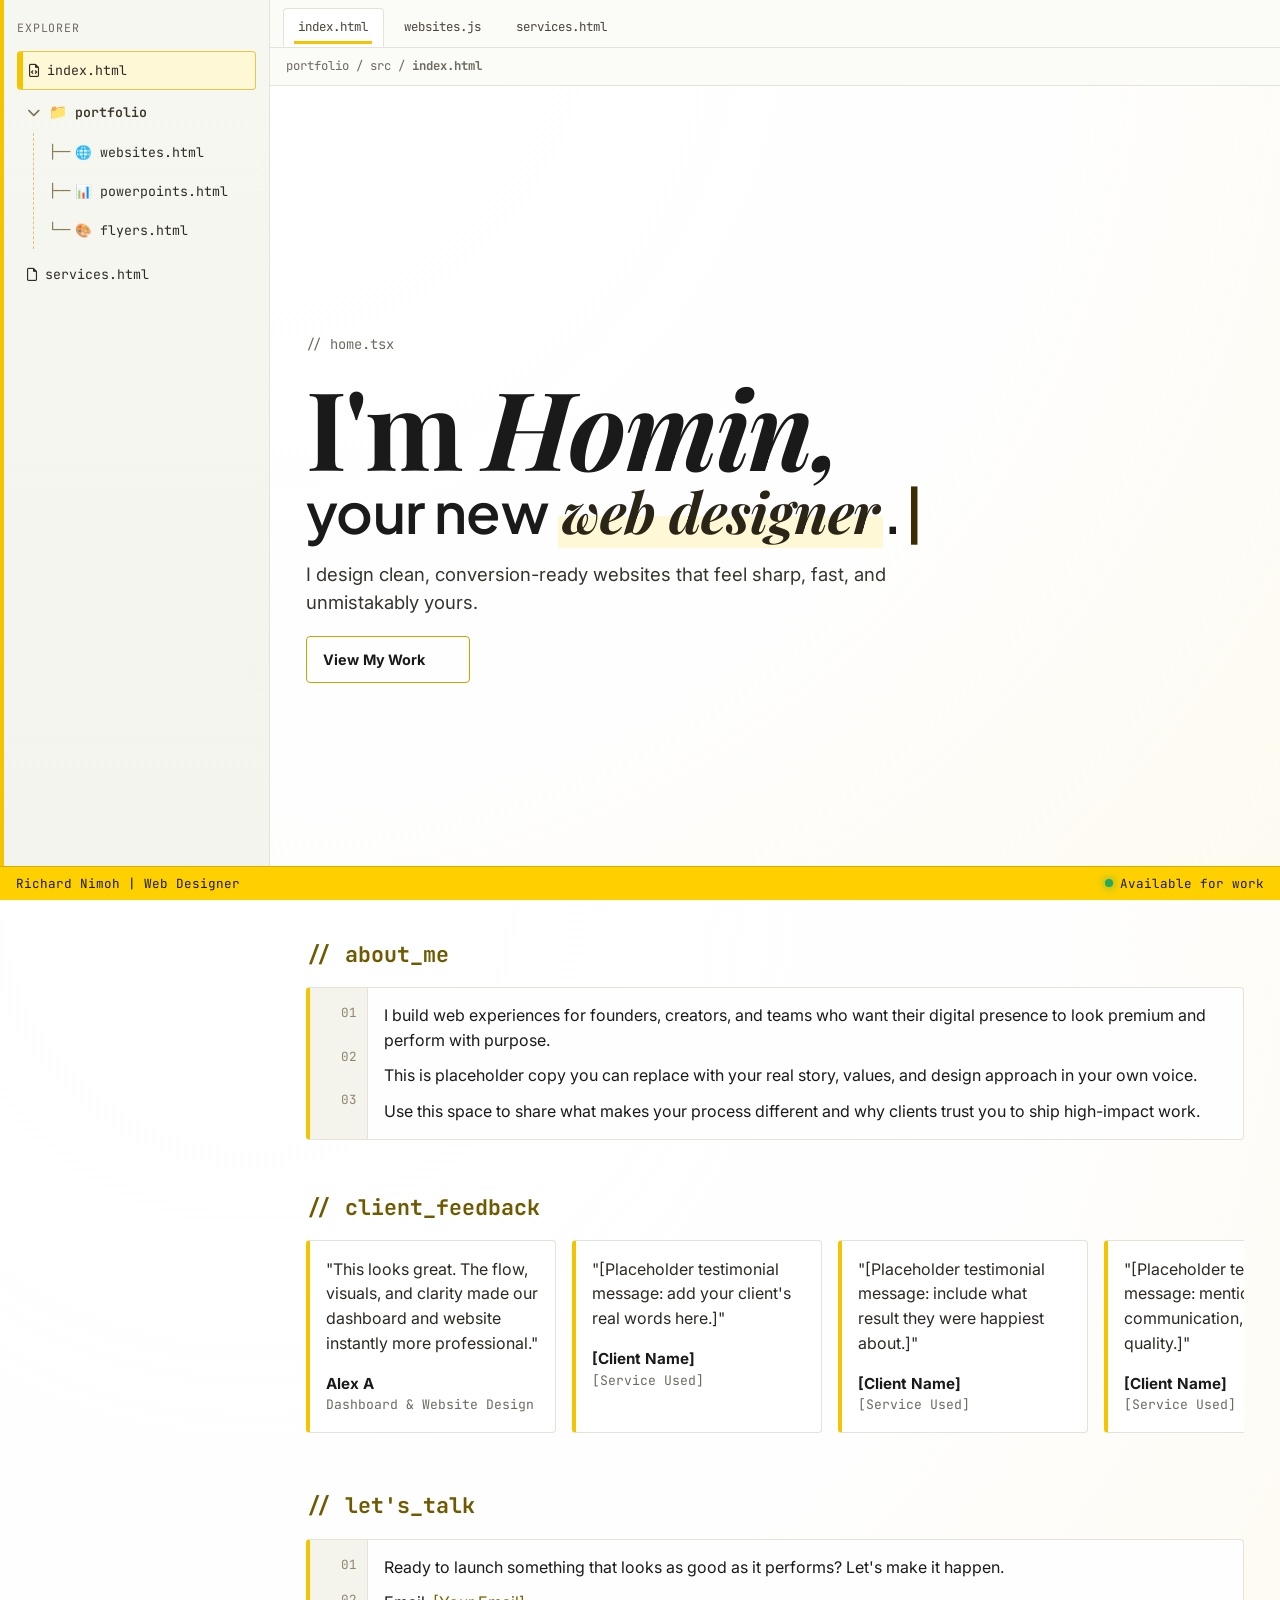
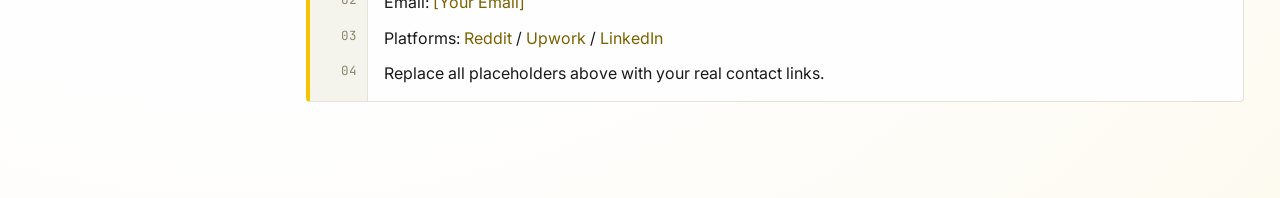
==== index.html @ 57350592 "Add files via upload" ====
<!DOCTYPE html>
<html lang="en">
<head>
  <meta charset="UTF-8" />
  <meta name="viewport" content="width=device-width, initial-scale=1.0" />
  <title>Homin | Home</title>
  <link rel="preconnect" href="https://fonts.googleapis.com" />
  <link rel="preconnect" href="https://fonts.gstatic.com" crossorigin />
  <link href="https://fonts.googleapis.com/css2?family=Inter:wght@400;500;600;700;800&family=JetBrains+Mono:wght@400;500;700&family=Playfair+Display:ital,wght@0,600;0,700;0,800;1,700&family=Plus+Jakarta+Sans:wght@500;600;700;800&display=swap" rel="stylesheet" />
  <link rel="stylesheet" href="https://cdnjs.cloudflare.com/ajax/libs/font-awesome/6.5.2/css/all.min.css" />
  <link rel="stylesheet" href="style.css" />
</head>
<body>
  <div class="page-loader" id="pageLoader" aria-hidden="true">
    <div class="loader-inner">
      <p class="loader-type" id="loaderType" data-text="homin.dev"></p>
      <div class="loader-progress-track"><span class="loader-progress-bar" id="loaderProgress"></span></div>
    </div>
  </div>
  <div class="top-progress" id="pageProgress" aria-hidden="true"></div>
  <div class="cursor-follower" id="cursorFollower" aria-hidden="true"></div>

  <div class="app-shell page-transition">
    <button class="mobile-menu-btn" id="menuToggle" aria-label="Toggle navigation">
      <i class="fa-solid fa-bars"></i>
    </button>

    <aside class="sidebar" id="sidebar">
      <div class="sidebar-head">EXPLORER</div>
      <nav class="file-tree" aria-label="File navigation">
        <a class="file-item active" href="index.html"><i class="fa-regular fa-file-code"></i> index.html</a>

        <button class="folder-toggle is-open" type="button" data-folder-toggle aria-expanded="true" aria-controls="portfolioFolder">
          <span class="folder-chevron" aria-hidden="true"><i class="fa-solid fa-chevron-right"></i></span>
          <span class="folder-icon" aria-hidden="true">📁</span>
          <span class="folder-label">portfolio</span>
        </button>

        <div class="folder-children is-open" id="portfolioFolder" data-folder-panel>
          <a class="file-item child-file" href="websites.html"><span class="tree-prefix">├──</span>🌐 websites.html</a>
          <a class="file-item child-file" href="powerpoints.html"><span class="tree-prefix">├──</span>📊 powerpoints.html</a>
          <a class="file-item child-file" href="flyers.html"><span class="tree-prefix">└──</span>🎨 flyers.html</a>
        </div>

        <a class="file-item" href="services.html"><i class="fa-regular fa-file"></i> services.html</a>
      </nav>
    </aside>

    <div class="sidebar-backdrop" id="sidebarBackdrop"></div>

    <div class="main-column">
      <header class="editor-chrome">
        <div class="page-tabs" aria-label="Open tabs">
          <a class="tab-item active" href="index.html">
            index.html
            <span class="tab-dot" aria-hidden="true"></span>
          </a>
          <a class="tab-item" href="websites.html">websites.js</a>
          <a class="tab-item" href="services.html">services.html</a>
        </div>
        <div class="breadcrumb"><span>portfolio</span> / <span>src</span> / <strong>index.html</strong></div>
      </header>

      <main class="content home-content">
        <section class="hero" id="top">
          <p class="section-label">// home.tsx</p>
          <h1 class="hero-headline">
            <span class="hero-name"><span class="hero-word word-one">I'm</span> <span class="hero-word word-two">Homin,</span></span>
            <span class="hero-role-line">your new <span class="hero-role">web designer</span>.<span class="cursor" aria-hidden="true">|</span></span>
          </h1>
          <p class="hero-subtext">I design clean, conversion-ready websites that feel sharp, fast, and unmistakably yours.</p>
          <a class="primary-btn" href="websites.html">View My Work</a>
        </section>

        <section class="code-block-section">
          <h2 class="section-comment">// about_me</h2>
          <div class="code-block">
            <div class="line-numbers" aria-hidden="true">
              <span>01</span>
              <span>02</span>
              <span>03</span>
            </div>
            <div class="line-content">
              <p>I build web experiences for founders, creators, and teams who want their digital presence to look premium and perform with purpose.</p>
              <p>This is placeholder copy you can replace with your real story, values, and design approach in your own voice.</p>
              <p>Use this space to share what makes your process different and why clients trust you to ship high-impact work.</p>
            </div>
          </div>
        </section>

        <section class="testimonials-section">
          <h2 class="section-comment">// client_feedback</h2>
          <div class="testimonials-row">
            <article class="testimonial-card">
              <p class="quote">"This looks great. The flow, visuals, and clarity made our dashboard and website instantly more professional."</p>
              <p class="client-name">Alex A</p>
              <p class="service-used">Dashboard &amp; Website Design</p>
            </article>
            <article class="testimonial-card">
              <p class="quote">"[Placeholder testimonial message: add your client's real words here.]"</p>
              <p class="client-name">[Client Name]</p>
              <p class="service-used">[Service Used]</p>
            </article>
            <article class="testimonial-card">
              <p class="quote">"[Placeholder testimonial message: include what result they were happiest about.]"</p>
              <p class="client-name">[Client Name]</p>
              <p class="service-used">[Service Used]</p>
            </article>
            <article class="testimonial-card">
              <p class="quote">"[Placeholder testimonial message: mention timeline, communication, or design quality.]"</p>
              <p class="client-name">[Client Name]</p>
              <p class="service-used">[Service Used]</p>
            </article>
          </div>
        </section>

        <section class="contact-section" id="contact">
          <h2 class="section-comment">// let's_talk</h2>
          <div class="code-block">
            <div class="line-numbers" aria-hidden="true">
              <span>01</span>
              <span>02</span>
              <span>03</span>
              <span>04</span>
            </div>
            <div class="line-content">
              <p>Ready to launch something that looks as good as it performs? Let's make it happen.</p>
              <p>Email: <a href="mailto:[Your Email]">[Your Email]</a></p>
              <p>
                Platforms:
                <a href="[Your Links]">Reddit</a> /
                <a href="[Your Links]">Upwork</a> /
                <a href="[Your Links]">LinkedIn</a>
              </p>
              <p>Replace all placeholders above with your real contact links.</p>
            </div>
          </div>
        </section>
      </main>
    </div>
  </div>

  <footer class="status-bar">
    <div class="status-left">Richard Nimoh | Web Designer</div>
    <div class="status-right"><span class="availability-dot" aria-hidden="true"></span>Available for work</div>
  </footer>

  <script src="main.js"></script>
</body>
</html>
---- style.css ----
:root {
  --bg: #fefefe;
  --panel: #f7f7f2;
  --chrome: #fbfbf8;
  --border: #e5e2d7;
  --text: #1a1a1a;
  --muted: #6d6a5f;
  --accent: #ffd000;
  --accent-strong: #f5c400;
  --accent-hover: #e6b800;
  --accent-soft: #fff8d6;
  --success: #24a95f;
  --sidebar-width: 270px;
  --status-height: 34px;
}

* {
  box-sizing: border-box;
  margin: 0;
  padding: 0;
}

html,
body {
  height: 100%;
}

body {
  font-family: "Inter", sans-serif;
  color: var(--text);
  background: radial-gradient(circle at 20% 0%, #ffffff 0%, var(--bg) 58%, #fdfaf0 100%);
  line-height: 1.55;
  overflow-x: hidden;
}

a {
  color: #7a6200;
  text-decoration: none;
}

a:hover {
  color: #5b4a00;
  text-decoration: underline;
  text-decoration-thickness: 2px;
  text-underline-offset: 3px;
  text-decoration-color: var(--accent-hover);
}

.top-progress {
  position: fixed;
  top: 0;
  left: 0;
  right: 0;
  height: 3px;
  background: var(--accent-strong);
  transform: scaleX(0);
  transform-origin: left center;
  opacity: 0;
  z-index: 120;
  pointer-events: none;
}

.top-progress.is-active {
  opacity: 1;
  transform: scaleX(1);
  transition: transform 230ms linear, opacity 120ms ease;
}

.page-loader {
  position: fixed;
  inset: 0;
  background: #fff;
  z-index: 110;
  display: grid;
  place-items: center;
  transition: transform 520ms cubic-bezier(0.25, 0.9, 0.25, 1), opacity 420ms ease;
}

.page-loader.is-exit {
  transform: translate3d(0, -100%, 0);
  opacity: 0;
  pointer-events: none;
}

.loader-inner {
  width: min(80vw, 340px);
  display: grid;
  gap: 0.7rem;
  justify-items: center;
}

.loader-type {
  font-family: "JetBrains Mono", monospace;
  font-size: clamp(1rem, 2.6vw, 1.32rem);
  letter-spacing: 0.01em;
  color: #2d2a22;
  min-height: 1.6em;
}

.loader-type::after {
  content: "|";
  display: inline-block;
  margin-left: 1px;
  animation: loader-caret 1s steps(1) infinite;
}

@keyframes loader-caret {
  0%,
  49% {
    opacity: 1;
  }
  50%,
  100% {
    opacity: 0;
  }
}

.loader-progress-track {
  width: 100%;
  height: 2px;
  background: #f0ead2;
  overflow: hidden;
}

.loader-progress-bar {
  display: block;
  width: 100%;
  height: 100%;
  background: var(--accent-strong);
  transform: scaleX(0);
  transform-origin: left center;
}

.loader-progress-bar.is-animating {
  transform: scaleX(1);
  transition: transform 1.35s ease-out;
}

.cursor-follower {
  position: fixed;
  top: 0;
  left: 0;
  width: 20px;
  height: 20px;
  border-radius: 50%;
  background: rgba(245, 196, 0, 0.38);
  pointer-events: none;
  z-index: 90;
  opacity: 0;
  transform: translate3d(-100px, -100px, 0) translate(-50%, -50%) scale(1);
  transition: opacity 180ms ease;
}

.cursor-follower.is-visible {
  opacity: 1;
}

.cursor-follower.is-hovering {
  opacity: 0.56;
}

.app-shell {
  min-height: calc(100vh - var(--status-height));
  display: grid;
  grid-template-columns: var(--sidebar-width) 1fr;
  padding-bottom: 1rem;
}

.sidebar {
  background: linear-gradient(180deg, var(--panel) 0%, #f4f4ee 100%);
  border-right: 1px solid var(--border);
  border-left: 4px solid var(--accent-strong);
  padding: 1.2rem 0.8rem;
  position: sticky;
  top: 0;
  height: calc(100vh - var(--status-height));
  overflow-y: auto;
  transform: translate3d(-30px, 0, 0);
  opacity: 0;
}

body.loaded .sidebar {
  animation: sidebar-enter 400ms cubic-bezier(0.2, 0.84, 0.32, 1) forwards;
}

@keyframes sidebar-enter {
  from {
    transform: translate3d(-30px, 0, 0);
    opacity: 0;
  }
  to {
    transform: translate3d(0, 0, 0);
    opacity: 1;
  }
}

.sidebar-head {
  font-size: 0.72rem;
  letter-spacing: 0.08em;
  color: var(--muted);
  margin-bottom: 0.9rem;
  font-family: "JetBrains Mono", monospace;
}

.file-tree {
  display: flex;
  flex-direction: column;
  gap: 0.2rem;
}

.file-item,
.folder-toggle {
  color: #2f2c25;
  border: 1px solid transparent;
  border-radius: 4px;
  padding: 0.5rem 0.6rem;
  display: flex;
  align-items: center;
  gap: 0.5rem;
  font-family: "JetBrains Mono", monospace;
  font-size: 0.83rem;
  transition: background 0.2s ease, border-color 0.2s ease;
  position: relative;
  overflow: hidden;
  opacity: 0;
  transform: translate3d(0, -10px, 0);
}

body.loaded .file-item,
body.loaded .folder-toggle {
  animation: nav-item-enter 460ms ease forwards;
  animation-delay: calc(80ms + var(--nav-order, 0) * 60ms);
}

@keyframes nav-item-enter {
  from {
    opacity: 0;
    transform: translate3d(0, -10px, 0);
  }
  to {
    opacity: 1;
    transform: translate3d(0, 0, 0);
  }
}

.file-item::before,
.folder-toggle::before {
  content: "";
  position: absolute;
  left: 0;
  top: 0;
  bottom: 0;
  width: 3px;
  background: var(--accent-strong);
  transform-origin: top center;
  transform: scaleY(0);
  transition: transform 200ms ease;
}

.file-item:hover,
.file-item:focus-visible,
.folder-toggle:hover,
.folder-toggle:focus-visible {
  background: #fffbe9;
  border-color: #f0d463;
  outline: none;
}

.file-item:hover::before,
.file-item:focus-visible::before,
.folder-toggle:hover::before,
.folder-toggle:focus-visible::before {
  transform: scaleY(1);
}

.file-item.active {
  background: var(--accent-soft);
  border-color: #ebc742;
  border-left: 3px solid var(--accent-strong);
}

.file-item.active::before {
  transform: scaleY(1);
}

.folder-toggle {
  width: 100%;
  text-align: left;
  cursor: pointer;
  background: transparent;
}

.folder-chevron {
  width: 0.85rem;
  display: inline-grid;
  place-items: center;
  color: #7f744f;
  transition: transform 200ms ease;
}

.folder-toggle.is-open .folder-chevron {
  transform: rotate(90deg);
}

.folder-icon {
  font-size: 0.92rem;
}

.folder-label {
  font-weight: 600;
  color: #3c3729;
}

.folder-children {
  display: block;
  margin-left: 1rem;
  border-left: 1px dashed #dbc76c;
  padding-left: 0.45rem;
  margin-bottom: 0.15rem;
  max-height: 0;
  overflow: hidden;
  opacity: 0;
  transition: max-height 280ms ease, opacity 200ms ease;
}

.folder-children.is-open {
  max-height: 240px;
  opacity: 1;
}

.child-file {
  padding-left: 0.45rem;
  gap: 0.35rem;
  opacity: 0;
  transform: translate3d(0, -8px, 0);
  transition: opacity 220ms ease, transform 220ms ease;
  transition-delay: calc(var(--child-order, 0) * 50ms);
}

.folder-children.is-open .child-file {
  opacity: 1;
  transform: translate3d(0, 0, 0);
}

.tree-prefix {
  color: #8a7e56;
  font-size: 0.75rem;
  letter-spacing: -0.01em;
}

.main-column {
  min-width: 0;
}

.editor-chrome {
  position: sticky;
  top: 0;
  z-index: 6;
  background: var(--chrome);
  border-bottom: 1px solid var(--border);
}

.page-tabs {
  display: flex;
  gap: 0.3rem;
  padding: 0.5rem 0.8rem 0;
  overflow-x: auto;
}

.page-tabs::-webkit-scrollbar {
  height: 6px;
}

.page-tabs::-webkit-scrollbar-thumb {
  background: #d1ccb9;
}

.tab-item {
  font-family: "JetBrains Mono", monospace;
  font-size: 0.78rem;
  color: #4b4538;
  padding: 0.5rem 0.9rem 0.6rem;
  border: 1px solid transparent;
  border-top-left-radius: 4px;
  border-top-right-radius: 4px;
  background: transparent;
  position: relative;
}

.tab-item:hover {
  text-decoration: none;
  background: #fffbe9;
}

.tab-item.active {
  background: #ffffff;
  border-color: var(--border);
  border-bottom-color: #ffffff;
}

.tab-item.active::after {
  content: "";
  position: absolute;
  left: 0.65rem;
  right: 0.65rem;
  bottom: 0.12rem;
  height: 3px;
  background: var(--accent-strong);
}

.tab-dot {
  display: none;
}

.breadcrumb {
  font-size: 0.77rem;
  font-family: "JetBrains Mono", monospace;
  color: var(--muted);
  border-top: 1px solid var(--border);
  padding: 0.5rem 1rem 0.6rem;
}

.content {
  padding: 2.8rem clamp(1.1rem, 2.8vw, 2.7rem) 5rem;
}

.hero {
  min-height: clamp(500px, 84vh, 860px);
  display: flex;
  flex-direction: column;
  justify-content: center;
  gap: 1.2rem;
}

.section-label {
  font-family: "JetBrains Mono", monospace;
  color: var(--muted);
  font-size: 0.86rem;
}

.hero-headline {
  display: grid;
  gap: 0.25rem;
  max-width: 1100px;
}

.hero-name {
  font-family: "Playfair Display", serif;
  font-size: clamp(2.8rem, 8.5vw, 8.2rem);
  line-height: 0.95;
  font-weight: 700;
  letter-spacing: -0.02em;
}

.hero-word,
.hero-role-line,
.hero .primary-btn {
  opacity: 0;
  transform: translate3d(0, 36px, 0);
}

.hero-word.word-two {
  font-family: "Playfair Display", serif;
  font-style: italic;
  font-weight: 700;
}

.hero-word.is-visible,
.hero-role-line.is-visible,
.hero .primary-btn.is-visible {
  opacity: 1;
  transform: translate3d(0, 0, 0);
  transition: transform 520ms cubic-bezier(0.22, 1, 0.36, 1), opacity 520ms ease;
}

.hero-role-line {
  font-family: "Plus Jakarta Sans", sans-serif;
  font-size: clamp(1.8rem, 4.4vw, 4rem);
  font-weight: 600;
  line-height: 1.03;
  letter-spacing: -0.01em;
}

.hero-role {
  font-family: "Playfair Display", serif;
  font-style: italic;
  font-weight: 700;
  color: #2a2516;
  background: linear-gradient(transparent 58%, var(--accent-soft) 58%);
  padding-inline: 0.08em;
}

.cursor {
  display: inline-block;
  margin-left: 0.12rem;
  color: #3a2f04;
  animation: none;
  opacity: 0;
}

body.hero-ready .cursor {
  opacity: 1;
  animation: cursor-blink 1s steps(1) infinite;
}

@keyframes cursor-blink {
  0%,
  49% {
    opacity: 1;
  }
  50%,
  100% {
    opacity: 0;
  }
}

.hero-subtext {
  max-width: 620px;
  color: #37342d;
  font-size: clamp(1rem, 1.45vw, 1.18rem);
}

.primary-btn,
.visit-btn {
  align-self: flex-start;
  border: 1px solid #cda300;
  background: transparent;
  color: var(--text);
  border-radius: 4px;
  padding: 0.7rem 1.45rem 0.7rem 1rem;
  font-weight: 700;
  font-size: 0.9rem;
  letter-spacing: 0.01em;
  position: relative;
  overflow: hidden;
  transition: transform 200ms ease, box-shadow 200ms ease;
}

.primary-btn::before,
.visit-btn::before {
  content: "";
  position: absolute;
  inset: 0;
  background: var(--accent);
  transform-origin: left center;
  transform: scaleX(0);
  transition: transform 220ms ease;
  z-index: -1;
}

.primary-btn::after,
.visit-btn::after {
  content: "→";
  display: inline-block;
  margin-left: 0.35rem;
  transform: translate3d(-8px, 0, 0);
  opacity: 0;
  transition: transform 220ms ease, opacity 220ms ease;
}

.primary-btn:hover,
.visit-btn:hover {
  text-decoration: none;
  transform: translate3d(0, -2px, 0);
  box-shadow: 0 10px 22px rgba(224, 182, 17, 0.3);
}

.primary-btn:hover::before,
.visit-btn:hover::before,
.primary-btn:focus-visible::before,
.visit-btn:focus-visible::before {
  transform: scaleX(1);
}

.primary-btn:hover::after,
.visit-btn:hover::after,
.primary-btn:focus-visible::after,
.visit-btn:focus-visible::after {
  transform: translate3d(0, 0, 0);
  opacity: 1;
}

.section-comment {
  font-family: "JetBrains Mono", monospace;
  color: #6f5a00;
  font-size: clamp(1rem, 2vw, 1.35rem);
  margin-bottom: 1rem;
  min-height: 1.35em;
}

.section-comment.is-typing::after {
  content: "_";
  margin-left: 2px;
  animation: loader-caret 0.8s steps(1) infinite;
}

.sub-comment {
  margin-top: 1.75rem;
}

.panel-comment {
  font-size: clamp(0.95rem, 1.6vw, 1.1rem);
  margin-bottom: 0.8rem;
}

.code-block-section,
.testimonials-section,
.contact-section,
.under-construction-wrap {
  margin-top: clamp(2.2rem, 4vw, 4rem);
}

.code-block {
  background: #fffeff;
  border: 1px solid var(--border);
  border-left: 4px solid var(--accent-strong);
  border-radius: 4px;
  display: grid;
  grid-template-columns: 58px 1fr;
  overflow: hidden;
}

.line-numbers {
  background: #f4f3ec;
  border-right: 1px solid var(--border);
  color: #8d866f;
  font-family: "JetBrains Mono", monospace;
  font-size: 0.79rem;
  padding: 0.95rem 0.6rem;
  display: grid;
  gap: 0.65rem;
  justify-items: end;
}

.line-content {
  padding: 0.95rem 1rem;
  display: grid;
  gap: 0.66rem;
}

.testimonials-row {
  display: grid;
  grid-auto-flow: column;
  grid-auto-columns: minmax(250px, 320px);
  gap: 1rem;
  overflow-x: auto;
  padding-bottom: 0.3rem;
  scroll-snap-type: x mandatory;
}

.testimonial-card {
  scroll-snap-align: start;
  background: #ffffff;
  border: 1px solid var(--border);
  border-left: 4px solid var(--accent-strong);
  border-radius: 4px;
  padding: 1rem;
  transition: border-color 0.2s ease, transform 0.2s ease;
}

.quote {
  color: #2d2922;
  margin-bottom: 1rem;
}

.client-name {
  font-weight: 700;
  font-size: 0.95rem;
}

.service-used {
  font-size: 0.82rem;
  color: var(--muted);
  font-family: "JetBrains Mono", monospace;
}

.project-grid {
  display: grid;
  grid-template-columns: repeat(auto-fit, minmax(240px, 1fr));
  gap: 1rem;
}

.project-card {
  position: relative;
  background: #fff;
  border: 1px solid var(--border);
  border-left: 4px solid var(--accent-strong);
  border-radius: 4px;
  padding: 0.9rem;
  display: grid;
  gap: 0.8rem;
  transition: transform 200ms ease, box-shadow 200ms ease, border-color 200ms ease;
}

.project-card:hover {
  transform: translate3d(0, -6px, 0);
  border-color: #dfb900;
  box-shadow: 0 14px 30px rgba(26, 26, 26, 0.09);
}

.thumb-placeholder {
  min-height: 130px;
  background: repeating-linear-gradient(
    -45deg,
    #fffbeb,
    #fffbeb 12px,
    #f8efcc 12px,
    #f8efcc 24px
  );
  border: 1px dashed #d3b247;
  border-radius: 4px;
  color: #5f5230;
  font-size: 0.78rem;
  font-family: "JetBrains Mono", monospace;
  display: grid;
  place-items: center;
  text-transform: uppercase;
  letter-spacing: 0.06em;
}

.project-card h3 {
  font-size: 1.05rem;
}

.project-card p {
  color: #3e3a33;
  font-size: 0.93rem;
}

.tag-row,
.meta-row {
  display: flex;
  flex-wrap: wrap;
  gap: 0.45rem;
}

.tag-row span,
.meta-row span {
  border: 1px solid #e1c058;
  background: #fff6d2;
  color: #6f5808;
  font-size: 0.76rem;
  font-family: "JetBrains Mono", monospace;
  border-radius: 999px;
  padding: 0.2rem 0.55rem;
}

.badge {
  position: absolute;
  top: 0.8rem;
  right: 0.8rem;
  font-size: 0.76rem;
  font-weight: 700;
  border-radius: 999px;
  padding: 0.3rem 0.6rem;
  border: 1px solid #e8be42;
  background: #fff1c7;
}

.service-tabs {
  display: flex;
  gap: 0.35rem;
  margin-bottom: 1rem;
  flex-wrap: wrap;
  position: relative;
  padding-bottom: 4px;
  --indicator-x: 0px;
  --indicator-w: 0px;
}

.service-tabs::after {
  content: "";
  position: absolute;
  left: 0;
  bottom: 0;
  height: 3px;
  width: var(--indicator-w);
  background: var(--accent-strong);
  transform: translate3d(var(--indicator-x), 0, 0);
  transition: transform 250ms ease, width 250ms ease;
}

.service-tab {
  border: 1px solid var(--border);
  background: #f8f7f0;
  color: #3a3427;
  border-radius: 4px 4px 0 0;
  padding: 0.5rem 0.85rem;
  font-family: "JetBrains Mono", monospace;
  font-size: 0.8rem;
  cursor: pointer;
  transition: background 180ms ease, border-color 180ms ease;
}

.service-tab:hover,
.service-tab:focus-visible {
  background: #fff7d6;
  border-color: #e1be4d;
  outline: none;
}

.service-tab.active {
  background: #fff;
  border-bottom-color: #fff;
}

.tab-panel {
  display: none;
  background: #fff;
  border: 1px solid var(--border);
  border-left: 4px solid var(--accent-strong);
  border-radius: 0 4px 4px 4px;
  padding: 1rem;
}

.tab-panel.active {
  display: block;
}

.service-lead {
  margin-bottom: 1rem;
  color: #332f27;
}

.pricing-grid {
  display: grid;
  grid-template-columns: repeat(auto-fit, minmax(200px, 1fr));
  gap: 0.8rem;
}

.compact-pricing .price-card {
  min-height: 100%;
}

.price-card {
  border: 1px solid var(--border);
  background: #fffdf6;
  border-left: 3px solid #ebc642;
  border-radius: 4px;
  padding: 0.9rem;
}

.price-card h3 {
  margin-bottom: 0.3rem;
}

.price {
  color: #785f00;
  font-weight: 700;
  margin-bottom: 0.5rem;
  font-family: "JetBrains Mono", monospace;
}

.price-inline {
  margin-top: 0.45rem;
  font-family: "JetBrains Mono", monospace;
  color: #6a5607;
}

.price-card ul,
.service-subsection ul {
  margin-left: 1rem;
  display: grid;
  gap: 0.4rem;
}

.service-subsection + .service-subsection {
  margin-top: 1.15rem;
}

.service-subsection h3 {
  margin-bottom: 0.6rem;
}

.reveal-item {
  opacity: 0;
  transform: translate3d(0, 22px, 0);
  transition: opacity 560ms ease, transform 560ms cubic-bezier(0.22, 1, 0.36, 1);
  transition-delay: var(--reveal-delay, 0ms);
}

.reveal-item.in-view {
  opacity: 1;
  transform: translate3d(0, 0, 0);
}

.status-bar {
  position: fixed;
  bottom: 0;
  left: 0;
  right: 0;
  height: var(--status-height);
  background: #ffd000;
  color: #1a1a1a;
  border-top: 1px solid #d4ad00;
  display: flex;
  align-items: center;
  justify-content: space-between;
  gap: 1rem;
  padding: 0 1rem;
  font-size: 0.79rem;
  z-index: 20;
  font-family: "JetBrains Mono", monospace;
}

.status-right {
  display: flex;
  align-items: center;
  gap: 0.45rem;
}

.availability-dot {
  width: 8px;
  height: 8px;
  border-radius: 50%;
  background: #24a95f;
  box-shadow: 0 0 8px rgba(36, 169, 95, 0.9);
  animation: availability-pulse 1.8s ease-in-out infinite;
}

@keyframes availability-pulse {
  0%,
  100% {
    transform: scale(0.9);
    opacity: 0.65;
  }
  50% {
    transform: scale(1.16);
    opacity: 1;
  }
}

.mobile-menu-btn {
  display: none;
  position: fixed;
  top: 0.65rem;
  left: 0.8rem;
  z-index: 30;
  border: 1px solid #dfc35a;
  background: #fffdf5;
  color: #3a3324;
  width: 40px;
  height: 40px;
  border-radius: 4px;
}

.sidebar-backdrop {
  display: none;
}

.page-transition {
  animation: page-fade-in 300ms cubic-bezier(0.2, 0.7, 0.2, 1);
}

body.page-fade-out .app-shell,
body.page-fade-out .status-bar {
  animation: page-fade-out 200ms ease forwards;
}

@keyframes page-fade-in {
  from {
    opacity: 0;
    transform: translate3d(0, 20px, 0);
  }
  to {
    opacity: 1;
    transform: translate3d(0, 0, 0);
  }
}

@keyframes page-fade-out {
  from {
    opacity: 1;
    transform: translate3d(0, 0, 0);
  }
  to {
    opacity: 0;
    transform: translate3d(0, -20px, 0);
  }
}

@media (max-width: 900px) {
  .app-shell {
    grid-template-columns: 1fr;
  }

  .mobile-menu-btn {
    display: grid;
    place-items: center;
  }

  .sidebar {
    position: fixed;
    top: 0;
    left: 0;
    width: min(86vw, 300px);
    height: calc(100vh - var(--status-height));
    transform: translate3d(-103%, 0, 0);
    transition: transform 250ms ease;
    z-index: 35;
    opacity: 1;
  }

  body.loaded .sidebar {
    animation: none;
  }

  body.sidebar-open .sidebar {
    transform: translate3d(0, 0, 0);
  }

  .sidebar-backdrop {
    position: fixed;
    top: 0;
    left: 0;
    width: 100%;
    height: calc(100vh - var(--status-height));
    background: rgba(26, 26, 26, 0.15);
    z-index: 25;
  }

  body.sidebar-open .sidebar-backdrop {
    display: block;
  }

  .editor-chrome {
    padding-left: 3.4rem;
  }

  .page-tabs {
    padding-top: 0.35rem;
  }

  .page-tabs .tab-item:not(.active) {
    display: none;
  }

  .tab-item.active {
    border-radius: 4px;
    border-bottom-color: var(--border);
  }

  .tab-item.active::after {
    left: 0.5rem;
    right: 0.5rem;
  }

  .content {
    padding-top: 1.7rem;
  }

  .hero {
    min-height: 76vh;
  }

  .status-bar {
    font-size: 0.67rem;
    padding: 0 0.55rem;
  }
}

@media (max-width: 560px) {
  .hero-name {
    line-height: 1.01;
  }

  .hero-role-line {
    line-height: 1.07;
  }

  .code-block {
    grid-template-columns: 43px 1fr;
  }

  .line-numbers {
    font-size: 0.7rem;
    gap: 0.75rem;
  }

  .line-content {
    font-size: 0.93rem;
  }
}

@media (pointer: coarse), (max-width: 900px) {
  .cursor-follower {
    display: none;
  }
}

@media (prefers-reduced-motion: reduce) {
  * {
    animation-duration: 0.01ms !important;
    animation-iteration-count: 1 !important;
    transition-duration: 0.01ms !important;
    scroll-behavior: auto !important;
  }

  .page-loader {
    display: none;
  }

  .cursor-follower,
  .top-progress {
    display: none;
  }

  .file-item,
  .folder-toggle,
  .sidebar {
    opacity: 1;
    transform: none;
  }
}
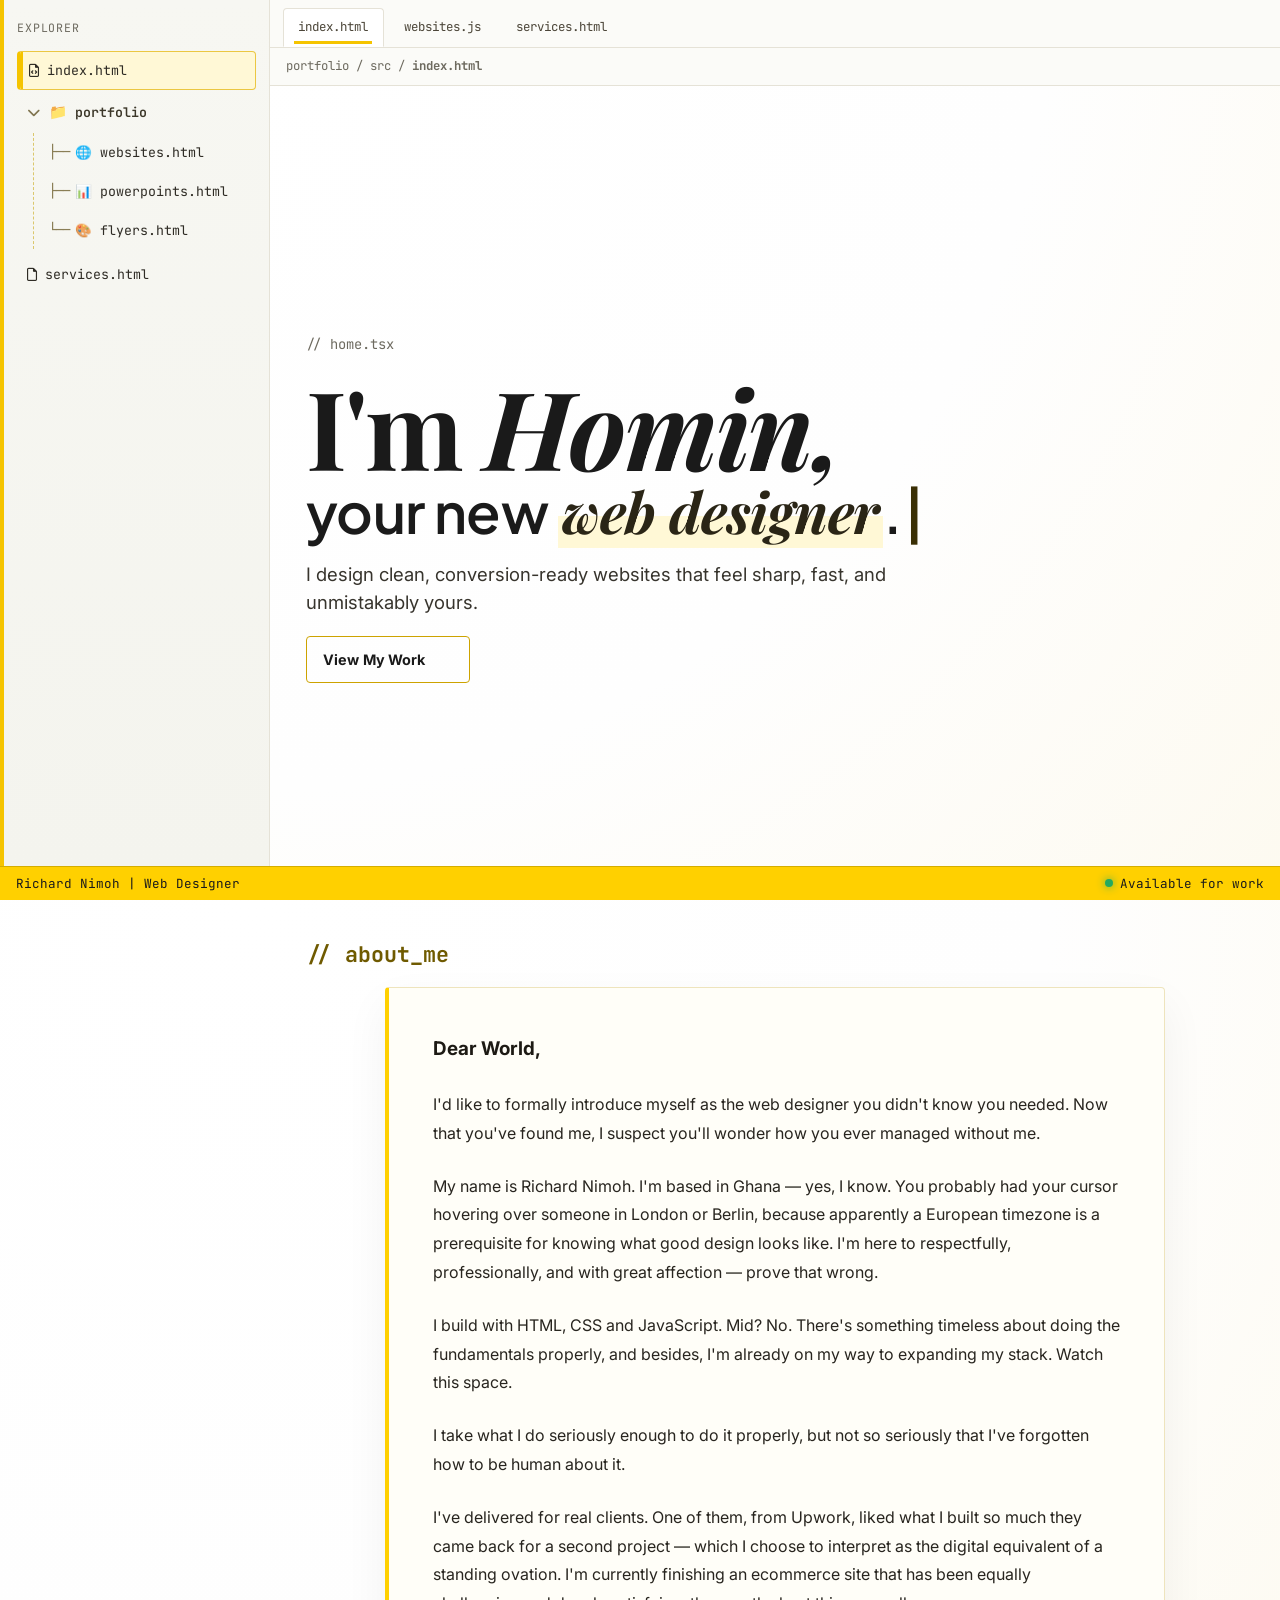
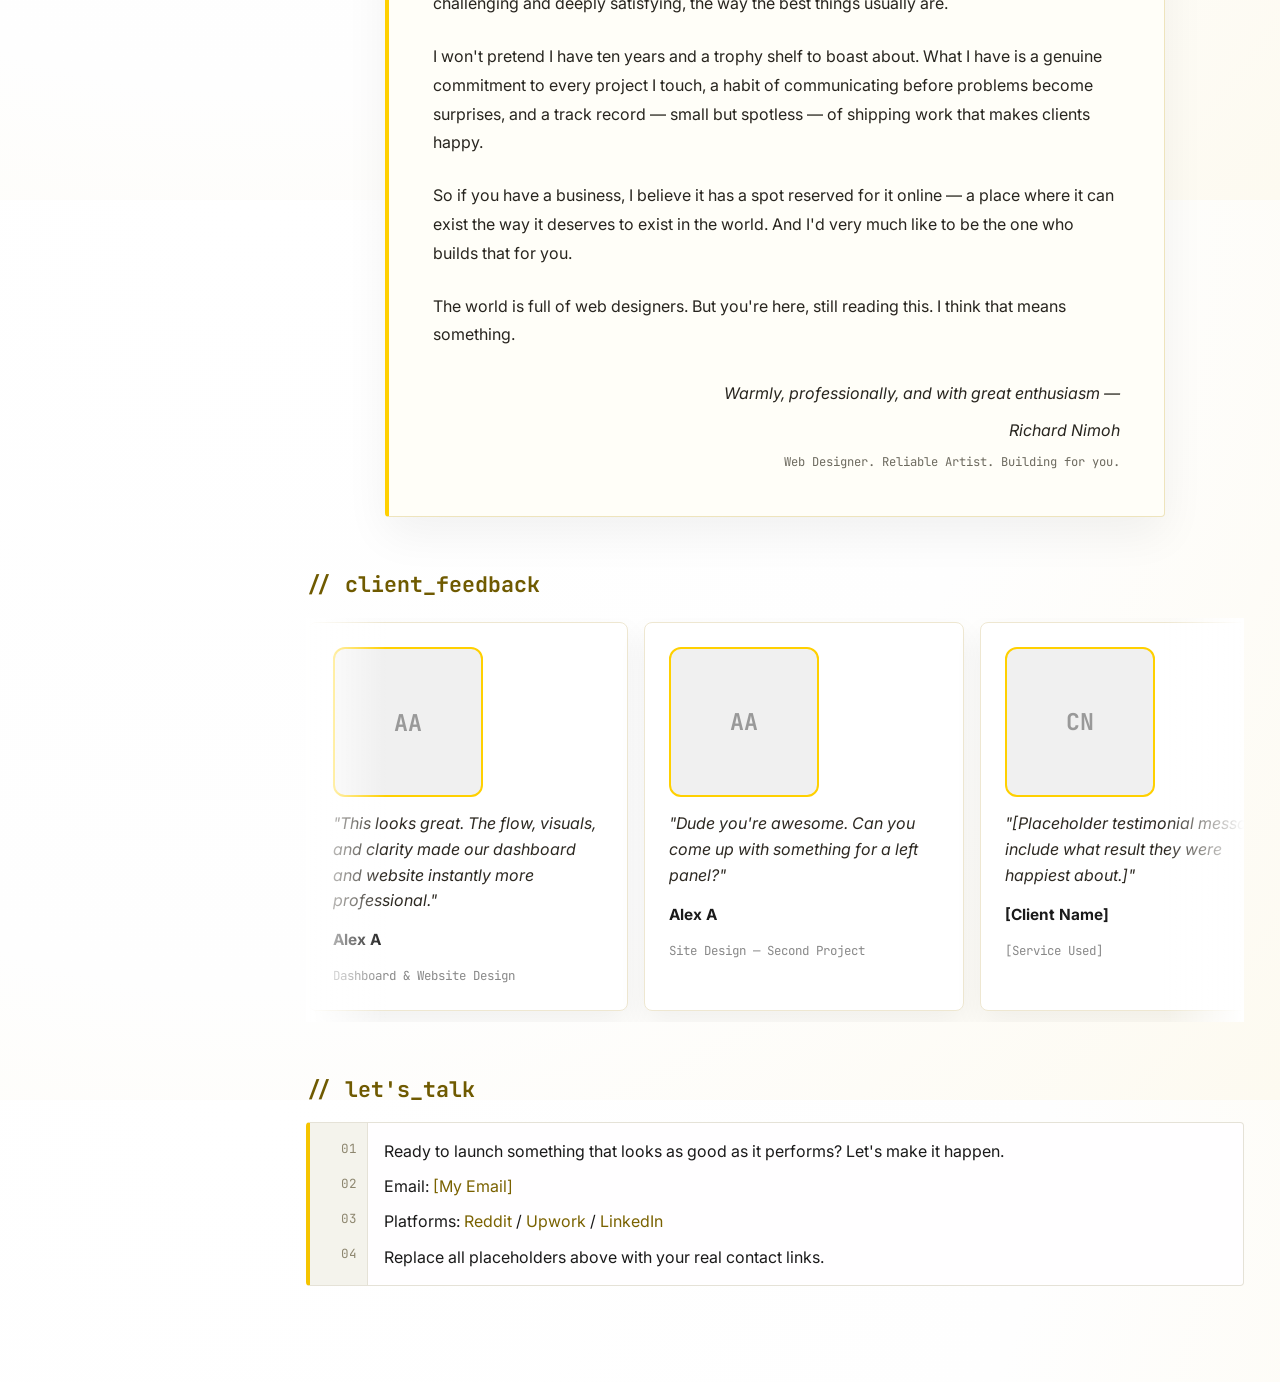
==== commit b2f7bafe: "Added all changes" ====
--- a/index.html
+++ b/index.html
@@ -1,150 +1,310 @@
-<!DOCTYPE html>
+<!doctype html>
 <html lang="en">
-<head>
-  <meta charset="UTF-8" />
-  <meta name="viewport" content="width=device-width, initial-scale=1.0" />
-  <title>Homin | Home</title>
-  <link rel="preconnect" href="https://fonts.googleapis.com" />
-  <link rel="preconnect" href="https://fonts.gstatic.com" crossorigin />
-  <link href="https://fonts.googleapis.com/css2?family=Inter:wght@400;500;600;700;800&family=JetBrains+Mono:wght@400;500;700&family=Playfair+Display:ital,wght@0,600;0,700;0,800;1,700&family=Plus+Jakarta+Sans:wght@500;600;700;800&display=swap" rel="stylesheet" />
-  <link rel="stylesheet" href="https://cdnjs.cloudflare.com/ajax/libs/font-awesome/6.5.2/css/all.min.css" />
-  <link rel="stylesheet" href="style.css" />
-</head>
-<body>
-  <div class="page-loader" id="pageLoader" aria-hidden="true">
-    <div class="loader-inner">
-      <p class="loader-type" id="loaderType" data-text="homin.dev"></p>
-      <div class="loader-progress-track"><span class="loader-progress-bar" id="loaderProgress"></span></div>
+  <head>
+    <meta charset="UTF-8" />
+    <meta name="viewport" content="width=device-width, initial-scale=1.0" />
+    <title>Homin | Home</title>
+    <link rel="preconnect" href="https://fonts.googleapis.com" />
+    <link rel="preconnect" href="https://fonts.gstatic.com" crossorigin />
+    <link
+      href="https://fonts.googleapis.com/css2?family=Inter:wght@400;500;600;700;800&family=JetBrains+Mono:wght@400;500;700&family=Playfair+Display:ital,wght@0,600;0,700;0,800;1,700&family=Plus+Jakarta+Sans:wght@500;600;700;800&display=swap"
+      rel="stylesheet"
+    />
+    <link
+      rel="stylesheet"
+      href="https://cdnjs.cloudflare.com/ajax/libs/font-awesome/6.5.2/css/all.min.css"
+    />
+    <link rel="stylesheet" href="style.css" />
+  </head>
+  <body>
+    <div class="page-loader" id="pageLoader" aria-hidden="true">
+      <div class="loader-inner">
+        <p class="loader-type" id="loaderType" data-text="homin.dev"></p>
+        <div class="loader-progress-track">
+          <span class="loader-progress-bar" id="loaderProgress"></span>
+        </div>
+      </div>
     </div>
-  </div>
-  <div class="top-progress" id="pageProgress" aria-hidden="true"></div>
-  <div class="cursor-follower" id="cursorFollower" aria-hidden="true"></div>
-
-  <div class="app-shell page-transition">
-    <button class="mobile-menu-btn" id="menuToggle" aria-label="Toggle navigation">
-      <i class="fa-solid fa-bars"></i>
-    </button>
-
-    <aside class="sidebar" id="sidebar">
-      <div class="sidebar-head">EXPLORER</div>
-      <nav class="file-tree" aria-label="File navigation">
-        <a class="file-item active" href="index.html"><i class="fa-regular fa-file-code"></i> index.html</a>
-
-        <button class="folder-toggle is-open" type="button" data-folder-toggle aria-expanded="true" aria-controls="portfolioFolder">
-          <span class="folder-chevron" aria-hidden="true"><i class="fa-solid fa-chevron-right"></i></span>
-          <span class="folder-icon" aria-hidden="true">📁</span>
-          <span class="folder-label">portfolio</span>
-        </button>
-
-        <div class="folder-children is-open" id="portfolioFolder" data-folder-panel>
-          <a class="file-item child-file" href="websites.html"><span class="tree-prefix">├──</span>🌐 websites.html</a>
-          <a class="file-item child-file" href="powerpoints.html"><span class="tree-prefix">├──</span>📊 powerpoints.html</a>
-          <a class="file-item child-file" href="flyers.html"><span class="tree-prefix">└──</span>🎨 flyers.html</a>
-        </div>
-
-        <a class="file-item" href="services.html"><i class="fa-regular fa-file"></i> services.html</a>
-      </nav>
-    </aside>
-
-    <div class="sidebar-backdrop" id="sidebarBackdrop"></div>
-
-    <div class="main-column">
-      <header class="editor-chrome">
-        <div class="page-tabs" aria-label="Open tabs">
-          <a class="tab-item active" href="index.html">
-            index.html
-            <span class="tab-dot" aria-hidden="true"></span>
-          </a>
-          <a class="tab-item" href="websites.html">websites.js</a>
-          <a class="tab-item" href="services.html">services.html</a>
-        </div>
-        <div class="breadcrumb"><span>portfolio</span> / <span>src</span> / <strong>index.html</strong></div>
-      </header>
-
-      <main class="content home-content">
-        <section class="hero" id="top">
-          <p class="section-label">// home.tsx</p>
-          <h1 class="hero-headline">
-            <span class="hero-name"><span class="hero-word word-one">I'm</span> <span class="hero-word word-two">Homin,</span></span>
-            <span class="hero-role-line">your new <span class="hero-role">web designer</span>.<span class="cursor" aria-hidden="true">|</span></span>
-          </h1>
-          <p class="hero-subtext">I design clean, conversion-ready websites that feel sharp, fast, and unmistakably yours.</p>
-          <a class="primary-btn" href="websites.html">View My Work</a>
-        </section>
-
-        <section class="code-block-section">
-          <h2 class="section-comment">// about_me</h2>
-          <div class="code-block">
-            <div class="line-numbers" aria-hidden="true">
-              <span>01</span>
-              <span>02</span>
-              <span>03</span>
+    <div class="top-progress" id="pageProgress" aria-hidden="true"></div>
+    <div class="cursor-follower" id="cursorFollower" aria-hidden="true"></div>
+
+    <div class="app-shell page-transition">
+      <button
+        class="mobile-menu-btn"
+        id="menuToggle"
+        aria-label="Toggle navigation"
+      >
+        <i class="fa-solid fa-bars"></i>
+      </button>
+
+      <aside class="sidebar" id="sidebar">
+        <div class="sidebar-head">EXPLORER</div>
+        <nav class="file-tree" aria-label="File navigation">
+          <a class="file-item active" href="index.html"
+            ><i class="fa-regular fa-file-code"></i> index.html</a
+          >
+
+          <button
+            class="folder-toggle is-open"
+            type="button"
+            data-folder-toggle
+            aria-expanded="true"
+            aria-controls="portfolioFolder"
+          >
+            <span class="folder-chevron" aria-hidden="true"
+              ><i class="fa-solid fa-chevron-right"></i
+            ></span>
+            <span class="folder-icon" aria-hidden="true">📁</span>
+            <span class="folder-label">portfolio</span>
+          </button>
+
+          <div
+            class="folder-children is-open"
+            id="portfolioFolder"
+            data-folder-panel
+          >
+            <a class="file-item child-file" href="websites.html"
+              ><span class="tree-prefix">├──</span>🌐 websites.html</a
+            >
+            <a class="file-item child-file" href="powerpoints.html"
+              ><span class="tree-prefix">├──</span>📊 powerpoints.html</a
+            >
+            <a class="file-item child-file" href="flyers.html"
+              ><span class="tree-prefix">└──</span>🎨 flyers.html</a
+            >
+          </div>
+
+          <a class="file-item" href="services.html"
+            ><i class="fa-regular fa-file"></i> services.html</a
+          >
+        </nav>
+      </aside>
+
+      <div class="sidebar-backdrop" id="sidebarBackdrop"></div>
+
+      <div class="main-column">
+        <header class="editor-chrome">
+          <div class="page-tabs" aria-label="Open tabs">
+            <a class="tab-item active" href="index.html">
+              index.html
+              <span class="tab-dot" aria-hidden="true"></span>
+            </a>
+            <a class="tab-item" href="websites.html">websites.js</a>
+            <a class="tab-item" href="services.html">services.html</a>
+          </div>
+          <div class="breadcrumb">
+            <span>portfolio</span> / <span>src</span> /
+            <strong>index.html</strong>
+          </div>
+        </header>
+
+        <main class="content home-content">
+          <section class="hero" id="top">
+            <p class="section-label">// home.tsx</p>
+            <h1 class="hero-headline">
+              <span class="hero-name"
+                ><span class="hero-word word-one">I'm</span>
+                <span class="hero-word word-two">Homin,</span></span
+              >
+              <span class="hero-role-line"
+                >your new <span class="hero-role">web designer</span>.<span
+                  class="cursor"
+                  aria-hidden="true"
+                  >|</span
+                ></span
+              >
+            </h1>
+            <p class="hero-subtext">
+              I design clean, conversion-ready websites that feel sharp, fast,
+              and unmistakably yours.
+            </p>
+            <a class="primary-btn" href="websites.html">View My Work</a>
+          </section>
+
+          <section class="code-block-section">
+            <h2 class="section-comment">// about_me</h2>
+            <div class="about-letter-card">
+              <p class="letter-opening">Dear World,</p>
+              <p>
+                I'd like to formally introduce myself as the web designer you
+                didn't know you needed. Now that you've found me, I suspect
+                you'll wonder how you ever managed without me.
+              </p>
+              <p>
+                My name is Richard Nimoh. I'm based in Ghana — yes, I know. You
+                probably had your cursor hovering over someone in London or
+                Berlin, because apparently a European timezone is a prerequisite
+                for knowing what good design looks like. I'm here to
+                respectfully, professionally, and with great affection — prove
+                that wrong.
+              </p>
+              <p>
+                I build with HTML, CSS and JavaScript. Mid? No. There's
+                something timeless about doing the fundamentals properly, and
+                besides, I'm already on my way to expanding my stack. Watch this
+                space.
+              </p>
+              <p>
+                I take what I do seriously enough to do it properly, but not so
+                seriously that I've forgotten how to be human about it.
+              </p>
+              <p>
+                I've delivered for real clients. One of them, from Upwork, liked
+                what I built so much they came back for a second project — which
+                I choose to interpret as the digital equivalent of a standing
+                ovation. I'm currently finishing an ecommerce site that has been
+                equally challenging and deeply satisfying, the way the best
+                things usually are.
+              </p>
+              <p>
+                I won't pretend I have ten years and a trophy shelf to boast
+                about. What I have is a genuine commitment to every project I
+                touch, a habit of communicating before problems become
+                surprises, and a track record — small but spotless — of shipping
+                work that makes clients happy.
+              </p>
+              <p>
+                So if you have a business, I believe it has a spot reserved for
+                it online — a place where it can exist the way it deserves to
+                exist in the world. And I'd very much like to be the one who
+                builds that for you.
+              </p>
+              <p>
+                The world is full of web designers. But you're here, still
+                reading this. I think that means something.
+              </p>
+              <div class="letter-signoff">
+                <p>Warmly, professionally, and with great enthusiasm —</p>
+                <p>Richard Nimoh</p>
+                <p class="letter-tagline">
+                  Web Designer. Reliable Artist. Building for you.
+                </p>
+              </div>
             </div>
-            <div class="line-content">
-              <p>I build web experiences for founders, creators, and teams who want their digital presence to look premium and perform with purpose.</p>
-              <p>This is placeholder copy you can replace with your real story, values, and design approach in your own voice.</p>
-              <p>Use this space to share what makes your process different and why clients trust you to ship high-impact work.</p>
+          </section>
+
+          <section class="testimonials-section">
+            <h2 class="section-comment">// client_feedback</h2>
+            <div class="testimonials-row" data-testimonials-carousel>
+              <div class="testimonials-track">
+                <div class="testimonials-set">
+                  <article class="testimonial-card">
+                    <button
+                      class="testimonial-media testimonial-placeholder"
+                      type="button"
+                      data-testimonial-initials="AA"
+                      aria-label="View testimonial image for Alex A"
+                    >
+                      <span>AA</span>
+                    </button>
+                    <p class="quote">
+                      "This looks great. The flow, visuals, and clarity made
+                      our dashboard and website instantly more professional."
+                    </p>
+                    <p class="client-name">Alex A</p>
+                    <p class="service-used">Dashboard &amp; Website Design</p>
+                  </article>
+                  <article class="testimonial-card">
+                    <button
+                      class="testimonial-media testimonial-placeholder"
+                      type="button"
+                      data-testimonial-initials="AA"
+                      aria-label="View testimonial image for Alex A"
+                    >
+                      <span>AA</span>
+                    </button>
+                    <p class="quote">
+                      "Dude you're awesome. Can you come up with something for a
+                      left panel?"
+                    </p>
+                    <p class="client-name">Alex A</p>
+                    <p class="service-used">Site Design — Second Project</p>
+                  </article>
+                  <article class="testimonial-card">
+                    <button
+                      class="testimonial-media testimonial-placeholder"
+                      type="button"
+                      data-testimonial-initials="CN"
+                      aria-label="View testimonial image for client name placeholder"
+                    >
+                      <span>CN</span>
+                    </button>
+                    <p class="quote">
+                      "[Placeholder testimonial message: include what result
+                      they were happiest about.]"
+                    </p>
+                    <p class="client-name">[Client Name]</p>
+                    <p class="service-used">[Service Used]</p>
+                  </article>
+                  <article class="testimonial-card">
+                    <button
+                      class="testimonial-media testimonial-placeholder"
+                      type="button"
+                      data-testimonial-initials="CN"
+                      aria-label="View testimonial image for client name placeholder"
+                    >
+                      <span>CN</span>
+                    </button>
+                    <p class="quote">
+                      "[Placeholder testimonial message: mention timeline,
+                      communication, or design quality.]"
+                    </p>
+                    <p class="client-name">[Client Name]</p>
+                    <p class="service-used">[Service Used]</p>
+                  </article>
+                </div>
+              </div>
             </div>
-          </div>
-        </section>
-
-        <section class="testimonials-section">
-          <h2 class="section-comment">// client_feedback</h2>
-          <div class="testimonials-row">
-            <article class="testimonial-card">
-              <p class="quote">"This looks great. The flow, visuals, and clarity made our dashboard and website instantly more professional."</p>
-              <p class="client-name">Alex A</p>
-              <p class="service-used">Dashboard &amp; Website Design</p>
-            </article>
-            <article class="testimonial-card">
-              <p class="quote">"[Placeholder testimonial message: add your client's real words here.]"</p>
-              <p class="client-name">[Client Name]</p>
-              <p class="service-used">[Service Used]</p>
-            </article>
-            <article class="testimonial-card">
-              <p class="quote">"[Placeholder testimonial message: include what result they were happiest about.]"</p>
-              <p class="client-name">[Client Name]</p>
-              <p class="service-used">[Service Used]</p>
-            </article>
-            <article class="testimonial-card">
-              <p class="quote">"[Placeholder testimonial message: mention timeline, communication, or design quality.]"</p>
-              <p class="client-name">[Client Name]</p>
-              <p class="service-used">[Service Used]</p>
-            </article>
-          </div>
-        </section>
-
-        <section class="contact-section" id="contact">
-          <h2 class="section-comment">// let's_talk</h2>
-          <div class="code-block">
-            <div class="line-numbers" aria-hidden="true">
-              <span>01</span>
-              <span>02</span>
-              <span>03</span>
-              <span>04</span>
+          </section>
+
+          <section class="contact-section" id="contact">
+            <h2 class="section-comment">// let's_talk</h2>
+            <div class="code-block">
+              <div class="line-numbers" aria-hidden="true">
+                <span>01</span>
+                <span>02</span>
+                <span>03</span>
+                <span>04</span>
+              </div>
+              <div class="line-content">
+                <p>
+                  Ready to launch something that looks as good as it performs?
+                  Let's make it happen.
+                </p>
+                <p>
+                  Email:
+                  <a href="mailto:richardhomin@gmail.com" target="_blank"
+                    >[My Email]</a
+                  >
+                </p>
+                <p>
+                  Platforms:
+                  <a
+                    href="https://www.reddit.com/u/Dev_Homin/s/bpkkuGiE9S"
+                    target="_blank"
+                    >Reddit</a
+                  >
+                  / <a href="[Your Links]">Upwork</a> /
+                  <a href="[Your Links]">LinkedIn</a>
+                </p>
+                <p>
+                  Replace all placeholders above with your real contact links.
+                </p>
+              </div>
             </div>
-            <div class="line-content">
-              <p>Ready to launch something that looks as good as it performs? Let's make it happen.</p>
-              <p>Email: <a href="mailto:[Your Email]">[Your Email]</a></p>
-              <p>
-                Platforms:
-                <a href="[Your Links]">Reddit</a> /
-                <a href="[Your Links]">Upwork</a> /
-                <a href="[Your Links]">LinkedIn</a>
-              </p>
-              <p>Replace all placeholders above with your real contact links.</p>
-            </div>
-          </div>
-        </section>
-      </main>
+          </section>
+        </main>
+      </div>
     </div>
-  </div>
-
-  <footer class="status-bar">
-    <div class="status-left">Richard Nimoh | Web Designer</div>
-    <div class="status-right"><span class="availability-dot" aria-hidden="true"></span>Available for work</div>
-  </footer>
-
-  <script src="main.js"></script>
-</body>
+
+    <footer class="status-bar">
+      <div class="status-left">Richard Nimoh | Web Designer</div>
+      <div class="status-right">
+        <span class="availability-dot" aria-hidden="true"></span>Available for
+        work
+      </div>
+    </footer>
+
+    <script src="main.js"></script>
+  </body>
 </html>
--- a/style.css
+++ b/style.css
@@ -638,40 +638,270 @@
   gap: 0.66rem;
 }
 
+.about-letter-card {
+  max-width: 780px;
+  margin: 0 auto;
+  background: #fffef8;
+  border: 1px solid #eee4bd;
+  border-left: 4px solid #ffd000;
+  border-radius: 4px;
+  padding: 44px;
+  color: #28251f;
+  font-family: "Inter", "Plus Jakarta Sans", sans-serif;
+  font-size: 16px;
+  line-height: 1.8;
+  box-shadow: 0 18px 45px rgba(26, 26, 26, 0.055);
+}
+
+.about-letter-card p + p {
+  margin-top: 24px;
+}
+
+.letter-opening {
+  font-size: 1.18rem;
+  font-weight: 700;
+  color: #1d1a14;
+}
+
+.letter-signoff {
+  margin-top: 30px;
+  text-align: right;
+}
+
+.letter-signoff p {
+  font-style: italic;
+}
+
+.letter-signoff p + p {
+  margin-top: 8px;
+}
+
+.letter-signoff .letter-tagline {
+  font-family: "JetBrains Mono", monospace;
+  font-size: 0.76rem;
+  line-height: 1.6;
+  color: var(--muted);
+  font-style: normal;
+}
+
 .testimonials-row {
-  display: grid;
-  grid-auto-flow: column;
-  grid-auto-columns: minmax(250px, 320px);
+  position: relative;
+  isolation: isolate;
+  cursor: grab;
+  overflow-x: auto;
+  overflow-y: hidden;
+  padding: 0.25rem 0.15rem 0.7rem;
+  scroll-behavior: smooth;
+  scrollbar-width: none;
+}
+
+.testimonials-row::-webkit-scrollbar {
+  display: none;
+}
+
+.testimonials-row::before,
+.testimonials-row::after {
+  content: "";
+  position: absolute;
+  top: 0;
+  bottom: 0;
+  width: 80px;
+  z-index: 3;
+  pointer-events: none;
+}
+
+.testimonials-row::before {
+  left: 0;
+  background: linear-gradient(90deg, #ffffff 0%, rgba(255, 255, 255, 0) 100%);
+}
+
+.testimonials-row::after {
+  right: 0;
+  background: linear-gradient(90deg, rgba(255, 255, 255, 0) 0%, #ffffff 100%);
+}
+
+.testimonials-row.is-dragging {
+  cursor: grabbing;
+  scroll-behavior: auto;
+}
+
+.testimonials-track {
+  display: flex;
+  width: max-content;
+  animation: scroll 30s linear infinite;
+  will-change: transform;
+}
+
+.testimonials-track:hover,
+.testimonials-track.is-paused {
+  animation-play-state: paused;
+}
+
+.testimonials-set {
+  flex: 0 0 auto;
+  display: flex;
   gap: 1rem;
-  overflow-x: auto;
-  padding-bottom: 0.3rem;
-  scroll-snap-type: x mandatory;
+  padding-right: 1rem;
+}
+
+@keyframes scroll {
+  0% {
+    transform: translateX(0);
+  }
+  100% {
+    transform: translateX(-50%);
+  }
 }
 
 .testimonial-card {
+  flex: 0 0 min(320px, 82vw);
   scroll-snap-align: start;
   background: #ffffff;
-  border: 1px solid var(--border);
-  border-left: 4px solid var(--accent-strong);
-  border-radius: 4px;
-  padding: 1rem;
-  transition: border-color 0.2s ease, transform 0.2s ease;
+  border: 1px solid #eee7d1;
+  border-radius: 8px;
+  padding: 24px;
+  display: flex;
+  flex-direction: column;
+  gap: 0.9rem;
+  box-shadow: 0 12px 30px rgba(26, 26, 26, 0.055);
+  transition: border-color 200ms ease, box-shadow 200ms ease, transform 200ms ease;
+}
+
+.testimonial-card:hover {
+  border-color: #ffd000;
+  box-shadow: 0 18px 38px rgba(26, 26, 26, 0.08), 0 0 0 3px rgba(255, 208, 0, 0.16);
+  transform: translateY(-6px);
+}
+
+.testimonial-media {
+  width: 150px;
+  height: 150px;
+  border: 2px solid #ffd000;
+  border-radius: 12px;
+  padding: 0;
+  background: #f0f0f0;
+  cursor: pointer;
+  overflow: hidden;
+  display: grid;
+  place-items: center;
+  color: #999999;
+  font-family: "JetBrains Mono", monospace;
+  font-size: 1.45rem;
+  font-weight: 700;
+  transition: box-shadow 200ms ease, transform 200ms ease;
+}
+
+.testimonial-media:hover,
+.testimonial-media:focus-visible {
+  box-shadow: 0 0 0 4px rgba(255, 208, 0, 0.2);
+  outline: none;
+  transform: translateY(-2px);
+}
+
+.testimonial-media img {
+  width: 100%;
+  height: 100%;
+  display: block;
+  object-fit: cover;
 }
 
 .quote {
   color: #2d2922;
-  margin-bottom: 1rem;
+  font-size: 16px;
+  font-style: italic;
+  line-height: 1.6;
 }
 
 .client-name {
   font-weight: 700;
-  font-size: 0.95rem;
+  font-size: 0.96rem;
 }
 
 .service-used {
-  font-size: 0.82rem;
-  color: var(--muted);
-  font-family: "JetBrains Mono", monospace;
+  font-size: 0.78rem;
+  color: #888888;
+  font-family: "JetBrains Mono", monospace;
+}
+
+.testimonial-modal {
+  position: fixed;
+  inset: 0;
+  z-index: 130;
+  display: grid;
+  place-items: center;
+  padding: 2rem;
+  background: rgba(0, 0, 0, 0.85);
+  opacity: 0;
+  pointer-events: none;
+  transition: opacity 300ms ease;
+}
+
+.testimonial-modal.is-open {
+  opacity: 1;
+  pointer-events: auto;
+}
+
+.testimonial-modal-content {
+  width: min(600px, calc(100vw - 4rem));
+  transform: scale(0.8);
+  transition: transform 300ms ease;
+}
+
+.testimonial-modal.is-open .testimonial-modal-content {
+  transform: scale(1);
+}
+
+.testimonial-modal-image,
+.testimonial-modal-placeholder {
+  width: 100%;
+  max-height: calc(100vh - 8rem);
+  border: 2px solid #ffd000;
+  border-radius: 18px;
+  box-shadow: 0 24px 70px rgba(0, 0, 0, 0.45);
+}
+
+.testimonial-modal-image {
+  display: block;
+  object-fit: contain;
+  background: #ffffff;
+}
+
+.testimonial-modal-placeholder {
+  aspect-ratio: 1;
+  background: #f0f0f0;
+  color: #999999;
+  display: grid;
+  place-items: center;
+  font-family: "JetBrains Mono", monospace;
+  font-size: clamp(3rem, 12vw, 6rem);
+  font-weight: 700;
+}
+
+.testimonial-modal-close {
+  position: fixed;
+  top: 1.25rem;
+  right: 1.25rem;
+  width: 44px;
+  height: 44px;
+  border: 1px solid #cda300;
+  border-radius: 4px;
+  background: #ffd000;
+  color: #1a1a1a;
+  font-size: 1.35rem;
+  font-weight: 800;
+  cursor: pointer;
+  box-shadow: 0 12px 26px rgba(0, 0, 0, 0.24);
+}
+
+.testimonial-modal-close:hover,
+.testimonial-modal-close:focus-visible {
+  background: #ffe15c;
+  outline: 2px solid #ffffff;
+  outline-offset: 3px;
+}
+
+body.testimonial-modal-open {
+  overflow: hidden;
 }
 
 .project-grid {
@@ -1059,6 +1289,48 @@
   }
 }
 
+@media (max-width: 700px) {
+  .testimonials-row {
+    cursor: default;
+    overflow-x: visible;
+    padding-right: 0;
+    padding-left: 0;
+  }
+
+  .testimonials-row::before,
+  .testimonials-row::after {
+    display: none;
+  }
+
+  .testimonials-track {
+    width: 100%;
+    animation: none;
+  }
+
+  .testimonials-set {
+    width: 100%;
+    flex-direction: column;
+    padding-right: 0;
+  }
+
+  .testimonials-set.is-clone {
+    display: none;
+  }
+
+  .testimonial-card {
+    width: 100%;
+    flex-basis: auto;
+  }
+
+  .testimonial-modal {
+    padding: 1.25rem;
+  }
+
+  .testimonial-modal-content {
+    width: min(600px, calc(100vw - 2.5rem));
+  }
+}
+
 @media (max-width: 560px) {
   .hero-name {
     line-height: 1.01;
@@ -1079,6 +1351,10 @@
 
   .line-content {
     font-size: 0.93rem;
+  }
+
+  .about-letter-card {
+    padding: 40px;
   }
 }
 
@@ -1105,6 +1381,10 @@
     display: none;
   }
 
+  .testimonials-track {
+    animation: none !important;
+  }
+
   .file-item,
   .folder-toggle,
   .sidebar {
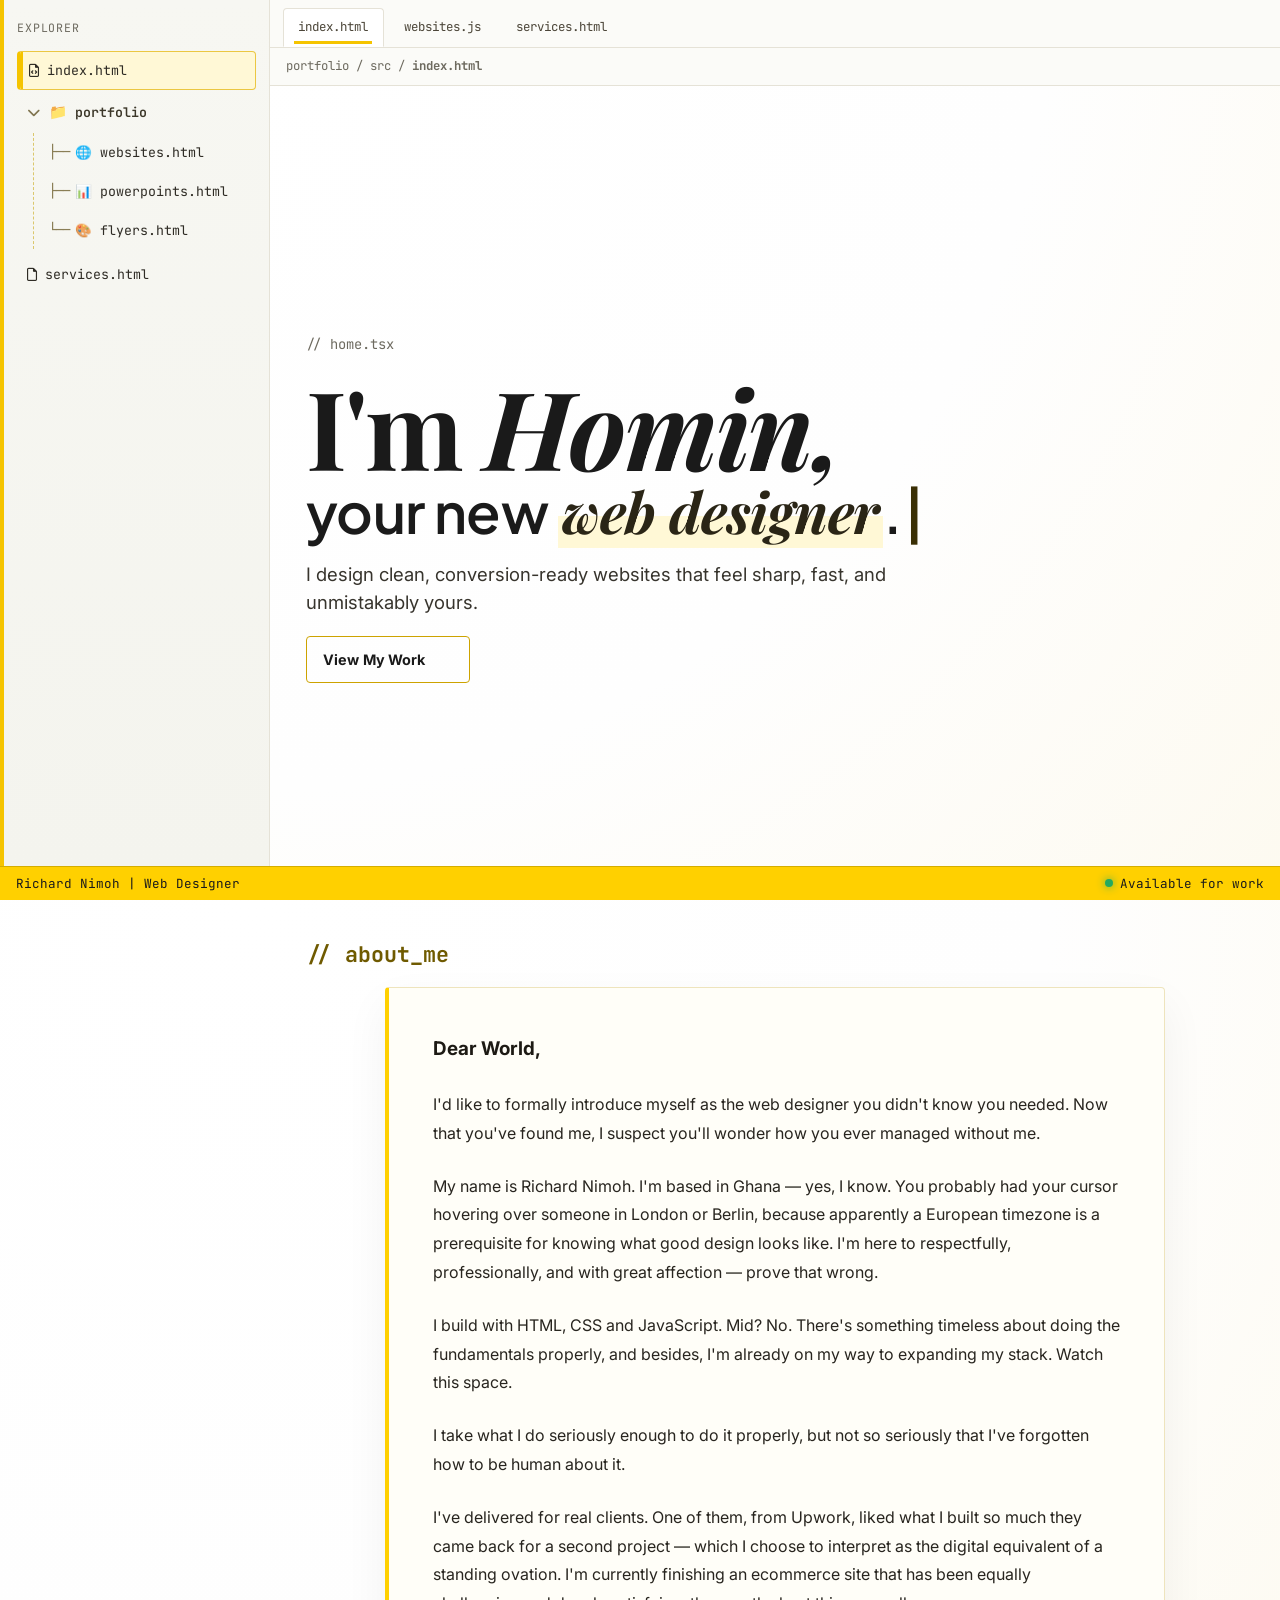
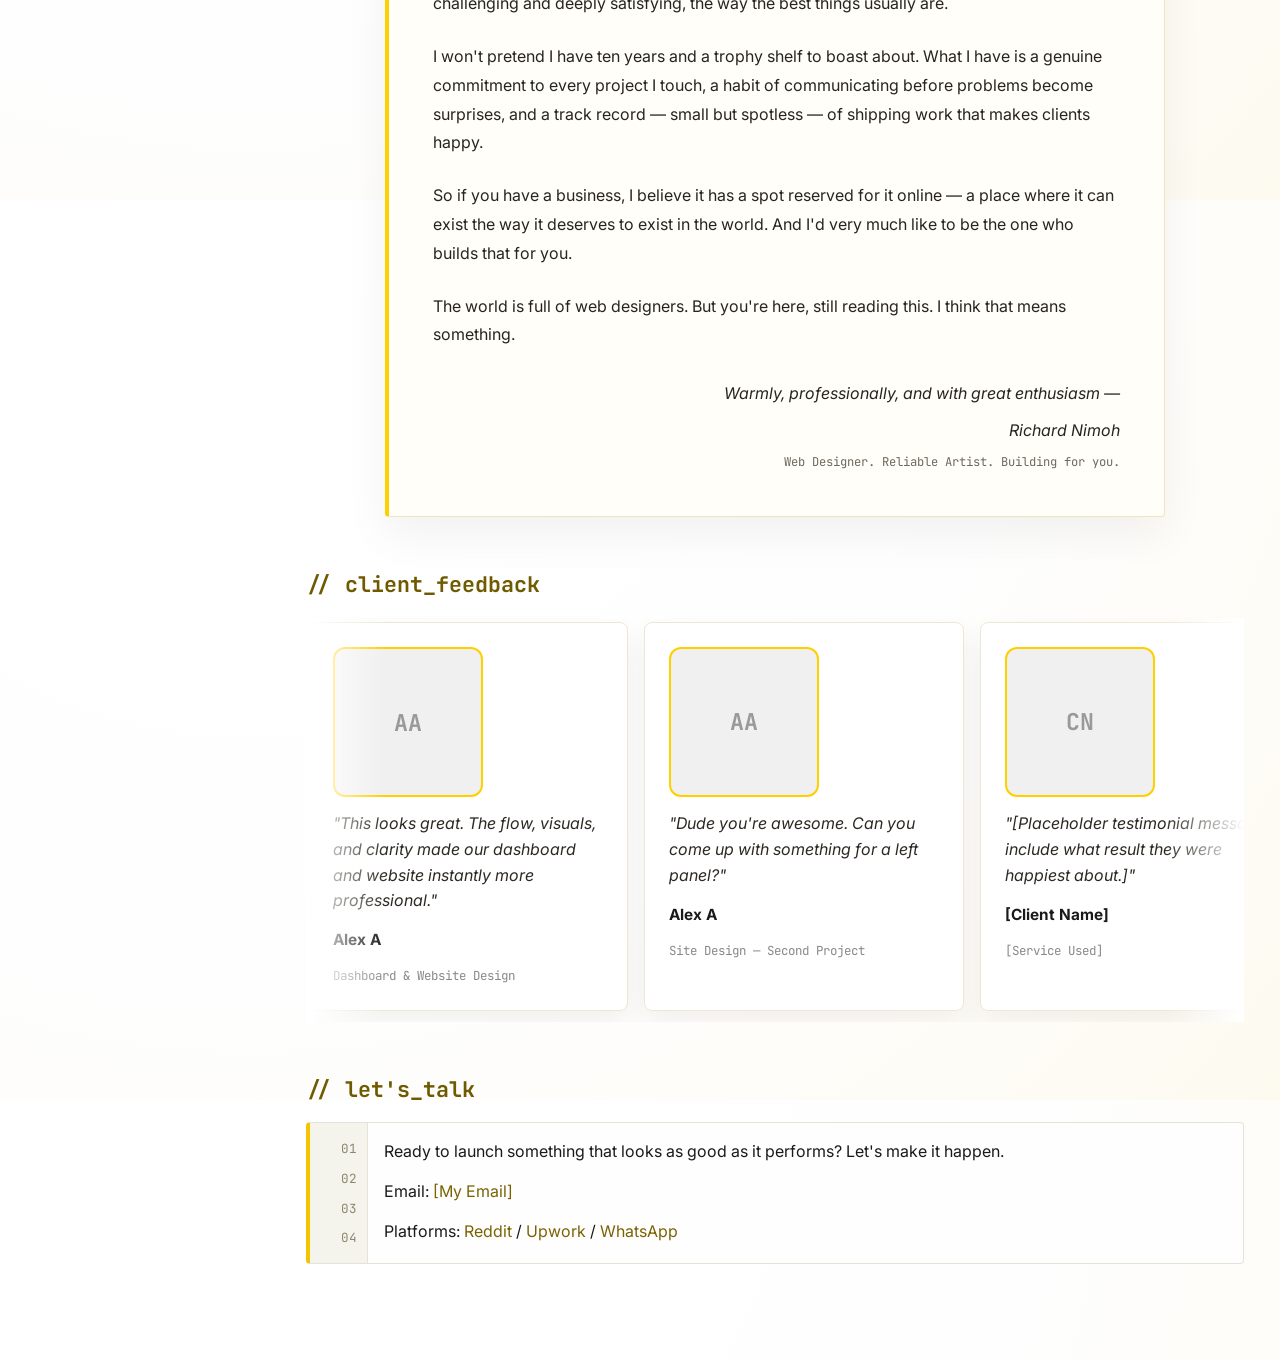
==== commit 98b1da8e: "Update to contact section" ====
--- a/index.html
+++ b/index.html
@@ -198,8 +198,8 @@
                       <span>AA</span>
                     </button>
                     <p class="quote">
-                      "This looks great. The flow, visuals, and clarity made
-                      our dashboard and website instantly more professional."
+                      "This looks great. The flow, visuals, and clarity made our
+                      dashboard and website instantly more professional."
                     </p>
                     <p class="client-name">Alex A</p>
                     <p class="service-used">Dashboard &amp; Website Design</p>
@@ -284,11 +284,16 @@
                     target="_blank"
                     >Reddit</a
                   >
-                  / <a href="[Your Links]">Upwork</a> /
-                  <a href="[Your Links]">LinkedIn</a>
-                </p>
-                <p>
-                  Replace all placeholders above with your real contact links.
+                  /
+                  <a
+                    href="https://www.upwork.com/freelancers/~01f9f17329d4063274?mp_source=share"
+                    target="_blank"
+                    >Upwork</a
+                  >
+                  /
+                  <a href="https://wa.me/233501363010" target="_blank"
+                    >WhatsApp</a
+                  >
                 </p>
               </div>
             </div>
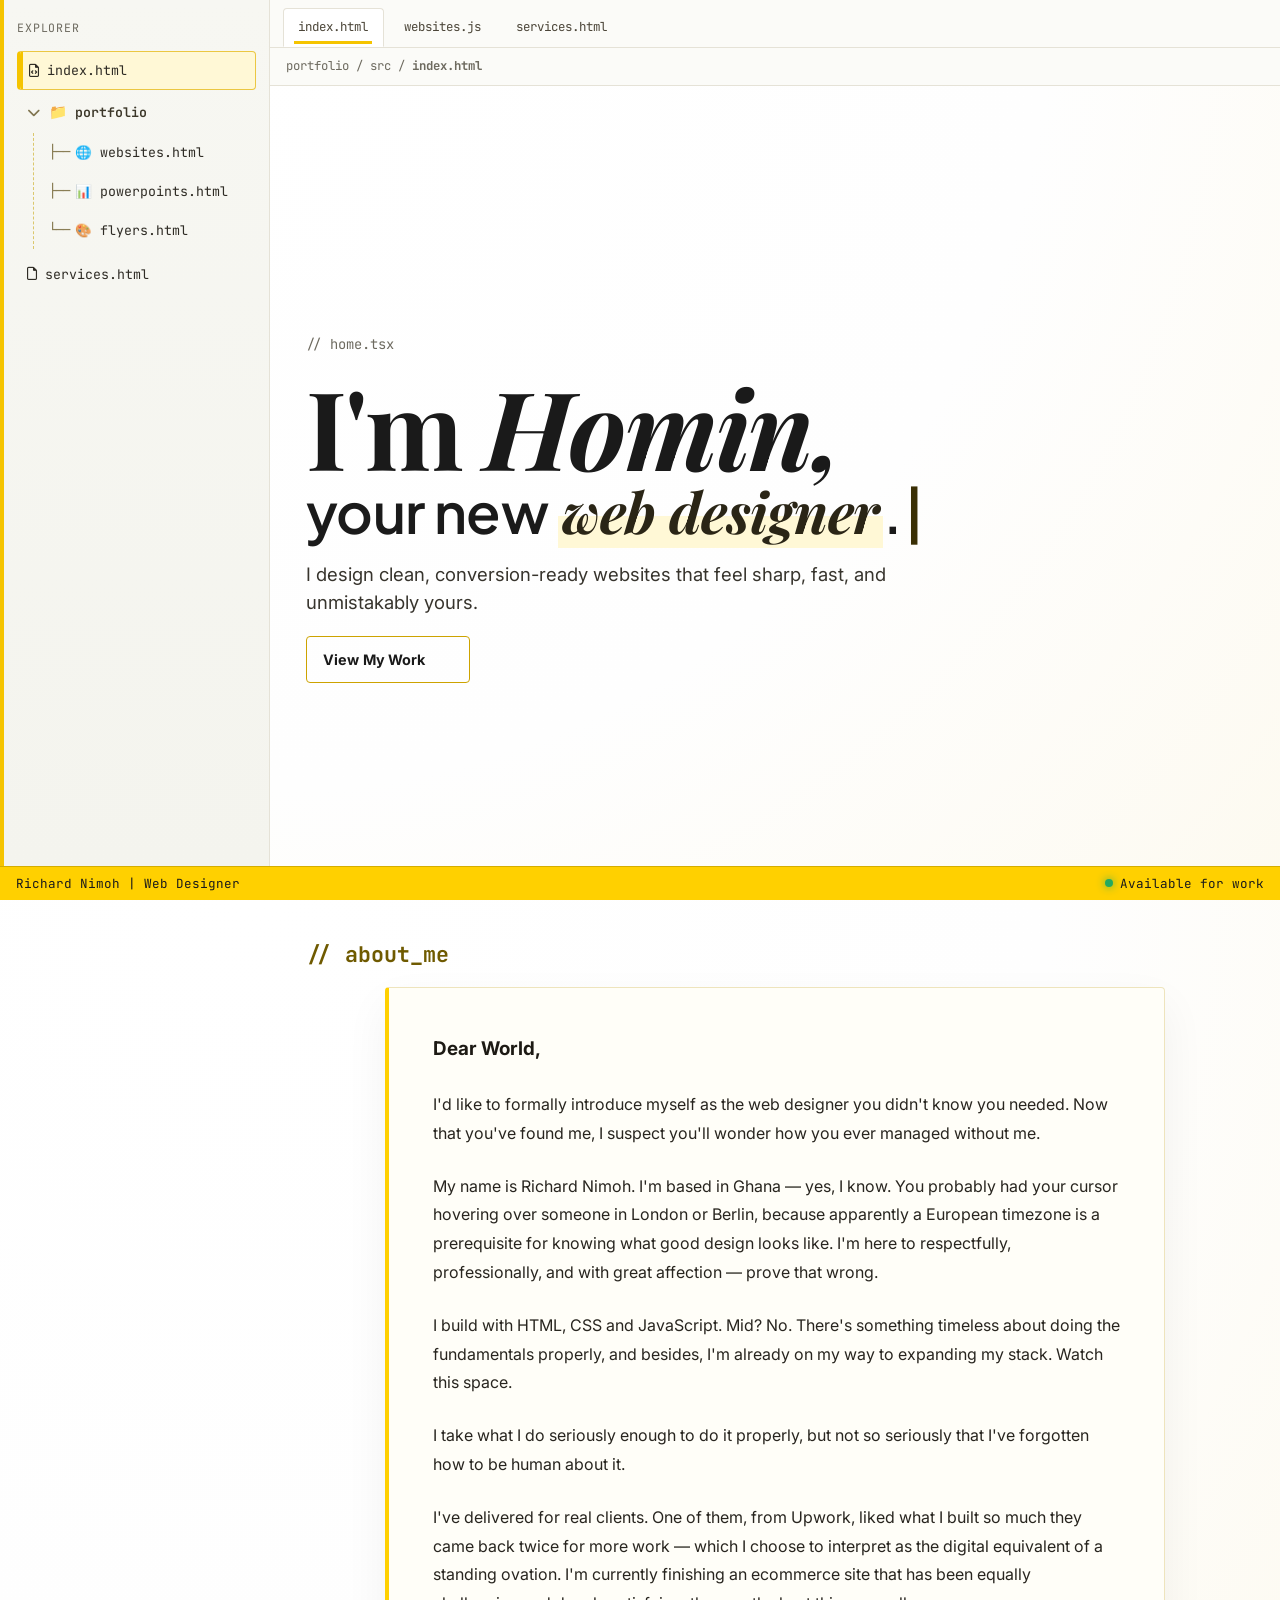
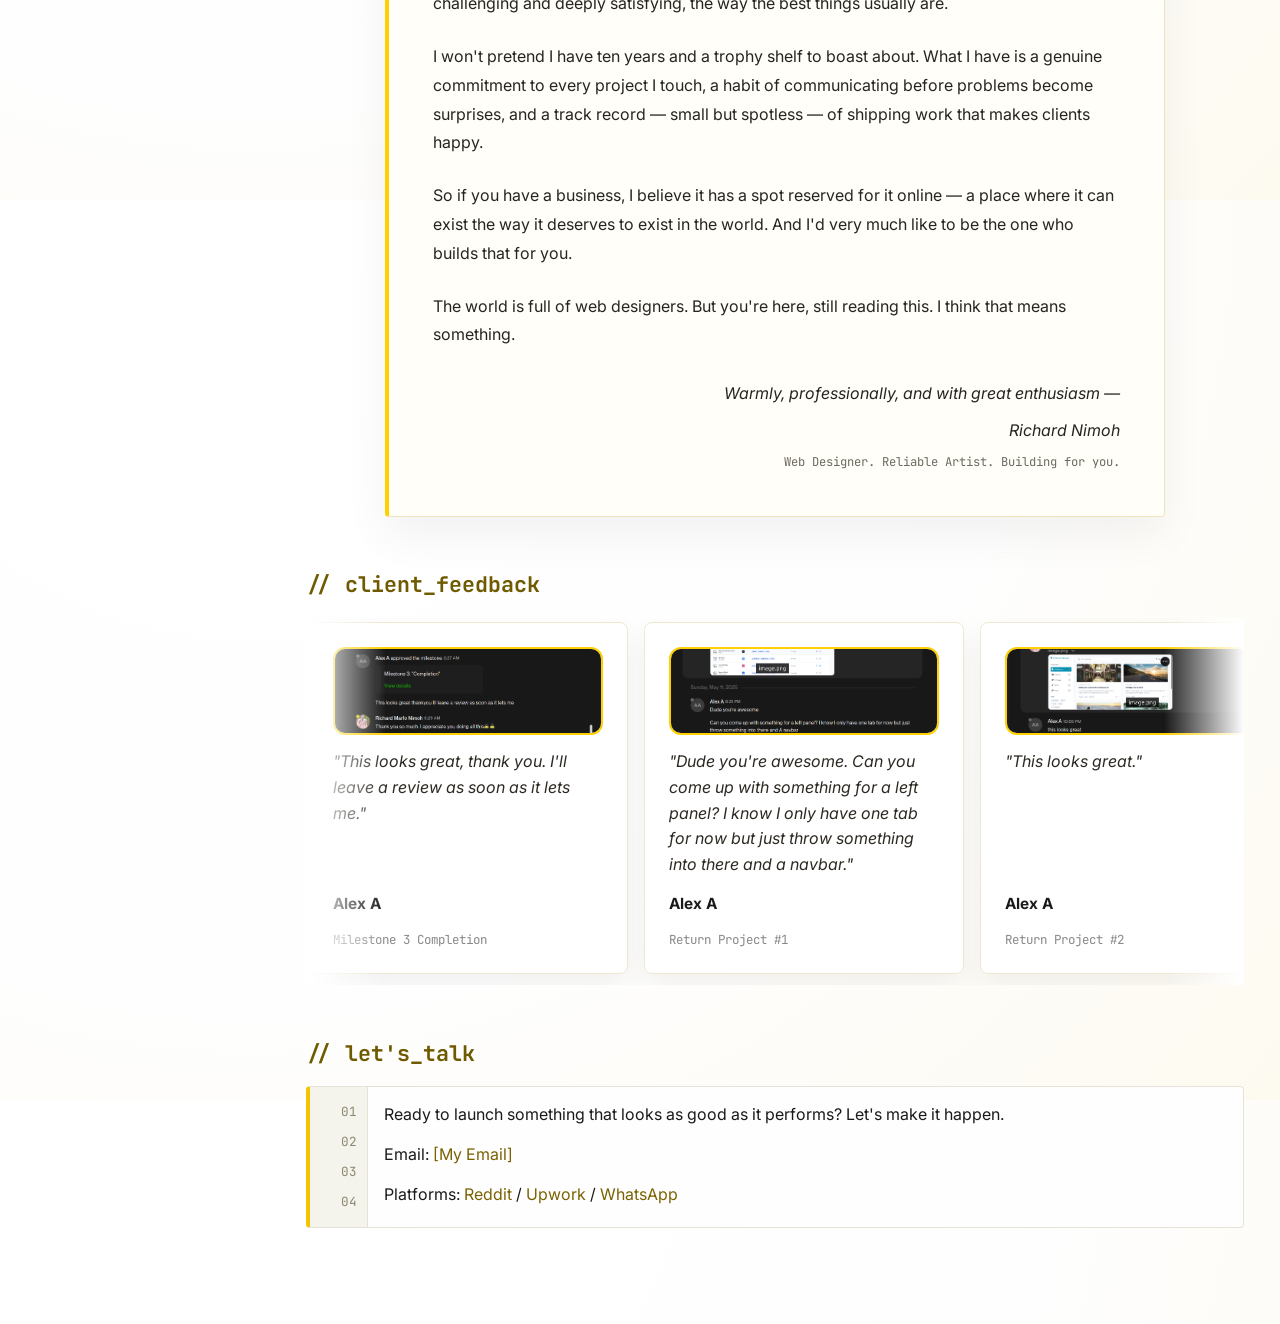
==== commit 1d3cf907: "Testimonial changes, image click and modal pop up" ====
--- a/index.html
+++ b/index.html
@@ -150,7 +150,7 @@
               </p>
               <p>
                 I've delivered for real clients. One of them, from Upwork, liked
-                what I built so much they came back for a second project — which
+                what I built so much they came back twice for more work — which
                 I choose to interpret as the digital equivalent of a standing
                 ovation. I'm currently finishing an ecommerce site that has been
                 equally challenging and deeply satisfying, the way the best
@@ -190,51 +190,64 @@
                 <div class="testimonials-set">
                   <article class="testimonial-card">
                     <button
-                      class="testimonial-media testimonial-placeholder"
+                      class="testimonial-media"
                       type="button"
                       data-testimonial-initials="AA"
+                      data-testimonial-image="assets/testimonials/alex-a-milestone-review.png"
                       aria-label="View testimonial image for Alex A"
                     >
-                      <span>AA</span>
+                      <img
+                        src="assets/testimonials/alex-a-milestone-review.png"
+                        alt="Alex A approval message after milestone completion"
+                        loading="lazy"
+                      />
                     </button>
                     <p class="quote">
-                      "This looks great. The flow, visuals, and clarity made our
-                      dashboard and website instantly more professional."
+                      "This looks great, thank you. I'll leave a review as soon
+                      as it lets me."
                     </p>
                     <p class="client-name">Alex A</p>
-                    <p class="service-used">Dashboard &amp; Website Design</p>
+                    <p class="service-used">Milestone 3 Completion</p>
                   </article>
                   <article class="testimonial-card">
                     <button
-                      class="testimonial-media testimonial-placeholder"
+                      class="testimonial-media"
                       type="button"
                       data-testimonial-initials="AA"
+                      data-testimonial-image="assets/testimonials/alex-a-left-panel-return.png"
                       aria-label="View testimonial image for Alex A"
                     >
-                      <span>AA</span>
+                      <img
+                        src="assets/testimonials/alex-a-left-panel-return.png"
+                        alt="Alex A returning with a left panel and navbar request"
+                        loading="lazy"
+                      />
                     </button>
                     <p class="quote">
                       "Dude you're awesome. Can you come up with something for a
-                      left panel?"
+                      left panel? I know I only have one tab for now but just
+                      throw something into there and a navbar."
                     </p>
                     <p class="client-name">Alex A</p>
-                    <p class="service-used">Site Design — Second Project</p>
+                    <p class="service-used">Return Project #1</p>
                   </article>
                   <article class="testimonial-card">
                     <button
-                      class="testimonial-media testimonial-placeholder"
+                      class="testimonial-media"
                       type="button"
-                      data-testimonial-initials="CN"
-                      aria-label="View testimonial image for client name placeholder"
+                      data-testimonial-initials="AA"
+                      data-testimonial-image="assets/testimonials/alex-a-bookmark-manager-return.png"
+                      aria-label="View testimonial image for Alex A"
                     >
-                      <span>CN</span>
+                      <img
+                        src="assets/testimonials/alex-a-bookmark-manager-return.png"
+                        alt="Alex A approval message for the bookmark manager UI"
+                        loading="lazy"
+                      />
                     </button>
-                    <p class="quote">
-                      "[Placeholder testimonial message: include what result
-                      they were happiest about.]"
-                    </p>
-                    <p class="client-name">[Client Name]</p>
-                    <p class="service-used">[Service Used]</p>
+                    <p class="quote">"This looks great."</p>
+                    <p class="client-name">Alex A</p>
+                    <p class="service-used">Return Project #2</p>
                   </article>
                   <article class="testimonial-card">
                     <button
--- a/style.css
+++ b/style.css
@@ -774,8 +774,8 @@
 }
 
 .testimonial-media {
-  width: 150px;
-  height: 150px;
+  width: 100%;
+  aspect-ratio: 693 / 226;
   border: 2px solid #ffd000;
   border-radius: 12px;
   padding: 0;
@@ -813,6 +813,7 @@
 }
 
 .client-name {
+  margin-top: auto;
   font-weight: 700;
   font-size: 0.96rem;
 }
@@ -842,7 +843,9 @@
 }
 
 .testimonial-modal-content {
-  width: min(600px, calc(100vw - 4rem));
+  width: min(760px, calc(100vw - 4rem));
+  display: grid;
+  place-items: center;
   transform: scale(0.8);
   transition: transform 300ms ease;
 }
@@ -853,7 +856,7 @@
 
 .testimonial-modal-image,
 .testimonial-modal-placeholder {
-  width: 100%;
+  max-width: 100%;
   max-height: calc(100vh - 8rem);
   border: 2px solid #ffd000;
   border-radius: 18px;
@@ -862,11 +865,14 @@
 
 .testimonial-modal-image {
   display: block;
+  width: auto;
+  height: auto;
   object-fit: contain;
   background: #ffffff;
 }
 
 .testimonial-modal-placeholder {
+  width: 100%;
   aspect-ratio: 1;
   background: #f0f0f0;
   color: #999999;
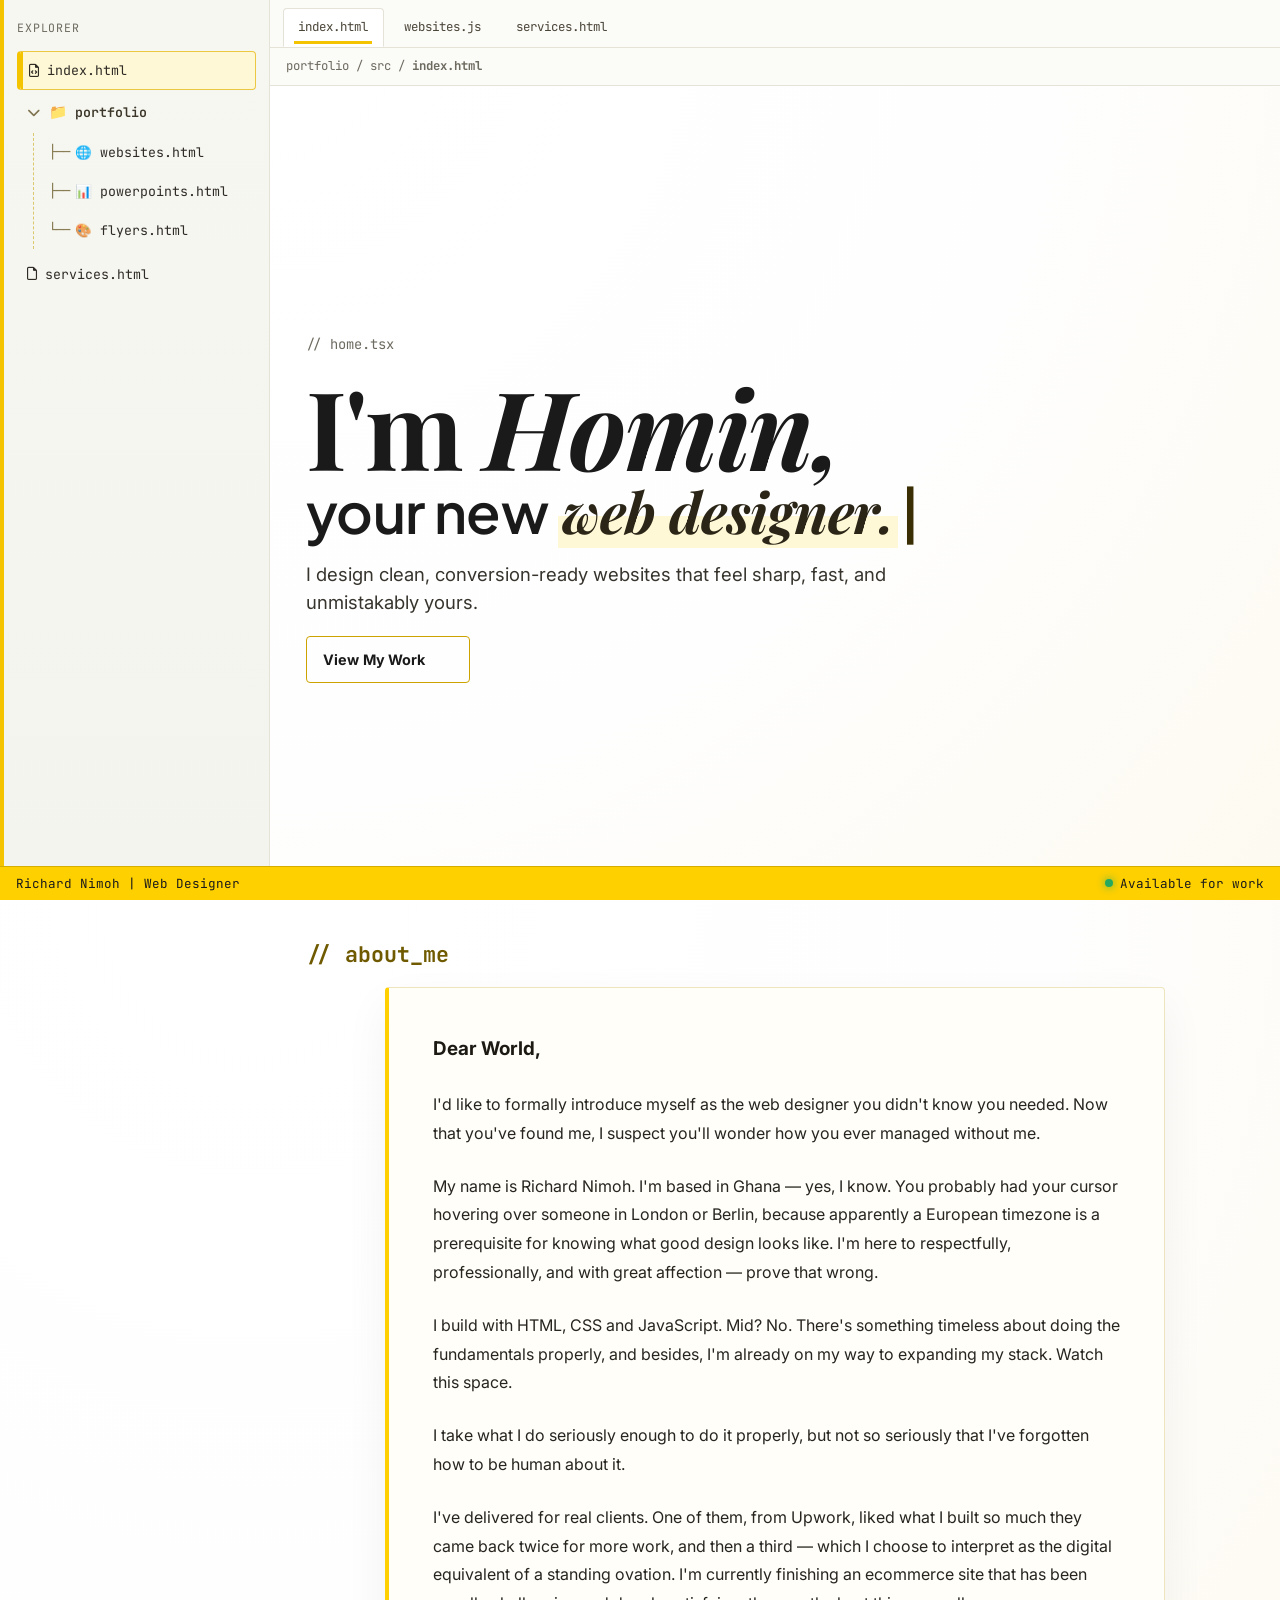
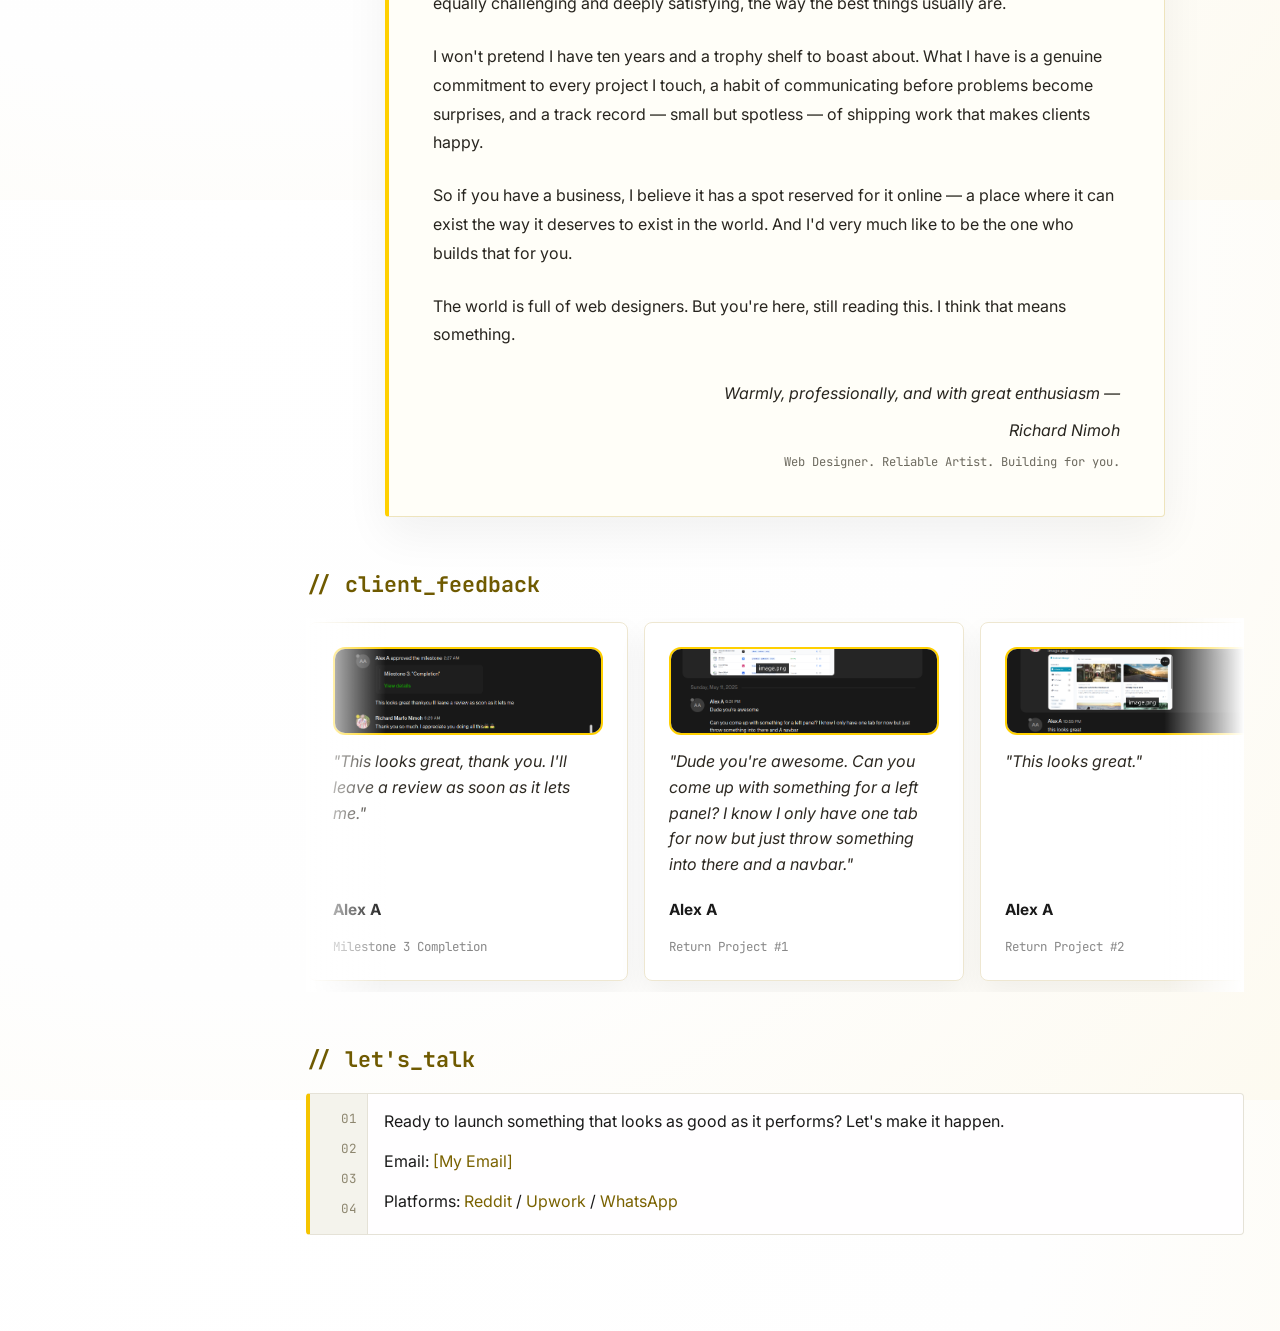
==== commit 4fea7ad7: "Modifications to the hero-role text" ====
--- a/index.html
+++ b/index.html
@@ -107,7 +107,7 @@
                 <span class="hero-word word-two">Homin,</span></span
               >
               <span class="hero-role-line"
-                >your new <span class="hero-role">web designer</span>.<span
+                >your new <span class="hero-role">web designer.</span><span
                   class="cursor"
                   aria-hidden="true"
                   >|</span
@@ -150,11 +150,11 @@
               </p>
               <p>
                 I've delivered for real clients. One of them, from Upwork, liked
-                what I built so much they came back twice for more work — which
-                I choose to interpret as the digital equivalent of a standing
-                ovation. I'm currently finishing an ecommerce site that has been
-                equally challenging and deeply satisfying, the way the best
-                things usually are.
+                what I built so much they came back twice for more work, and
+                then a third — which I choose to interpret as the digital
+                equivalent of a standing ovation. I'm currently finishing an
+                ecommerce site that has been equally challenging and deeply
+                satisfying, the way the best things usually are.
               </p>
               <p>
                 I won't pretend I have ten years and a trophy shelf to boast
@@ -251,19 +251,22 @@
                   </article>
                   <article class="testimonial-card">
                     <button
-                      class="testimonial-media testimonial-placeholder"
+                      class="testimonial-media"
                       type="button"
-                      data-testimonial-initials="CN"
-                      aria-label="View testimonial image for client name placeholder"
+                      style="--testimonial-media-ratio: 718 / 524"
+                      data-testimonial-initials="RS"
+                      data-testimonial-image="assets/testimonials/reverence-school-principal-great-job.jpeg"
+                      aria-label="View testimonial image for Principal of Reverence School"
                     >
-                      <span>CN</span>
+                      <img
+                        src="assets/testimonials/reverence-school-principal-great-job.jpeg"
+                        alt="Principal of Reverence School saying great job after a website article update"
+                        loading="lazy"
+                      />
                     </button>
-                    <p class="quote">
-                      "[Placeholder testimonial message: mention timeline,
-                      communication, or design quality.]"
-                    </p>
-                    <p class="client-name">[Client Name]</p>
-                    <p class="service-used">[Service Used]</p>
+                    <p class="quote">"Great job."</p>
+                    <p class="client-name">Principal of Reverence School</p>
+                    <p class="service-used">Reverence School Website</p>
                   </article>
                 </div>
               </div>
--- a/style.css
+++ b/style.css
@@ -775,7 +775,7 @@
 
 .testimonial-media {
   width: 100%;
-  aspect-ratio: 693 / 226;
+  aspect-ratio: var(--testimonial-media-ratio, 693 / 226);
   border: 2px solid #ffd000;
   border-radius: 12px;
   padding: 0;
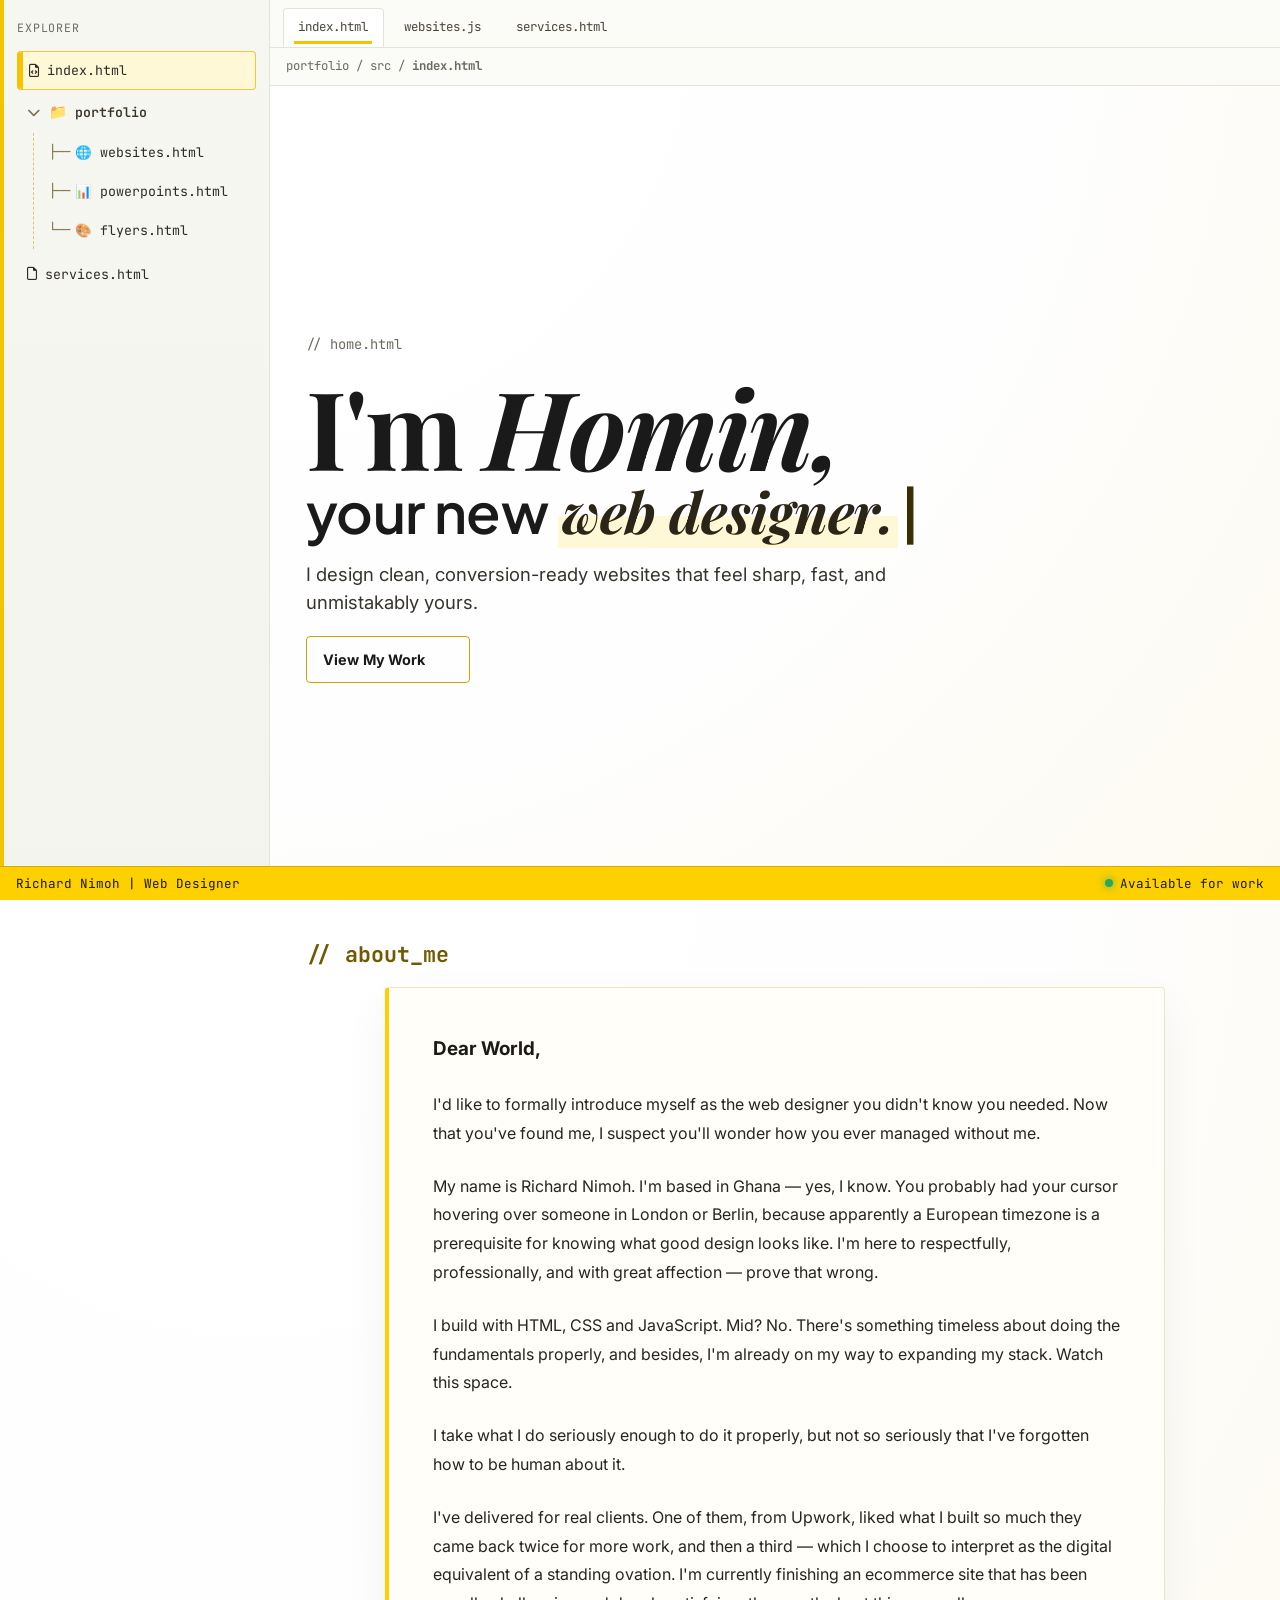
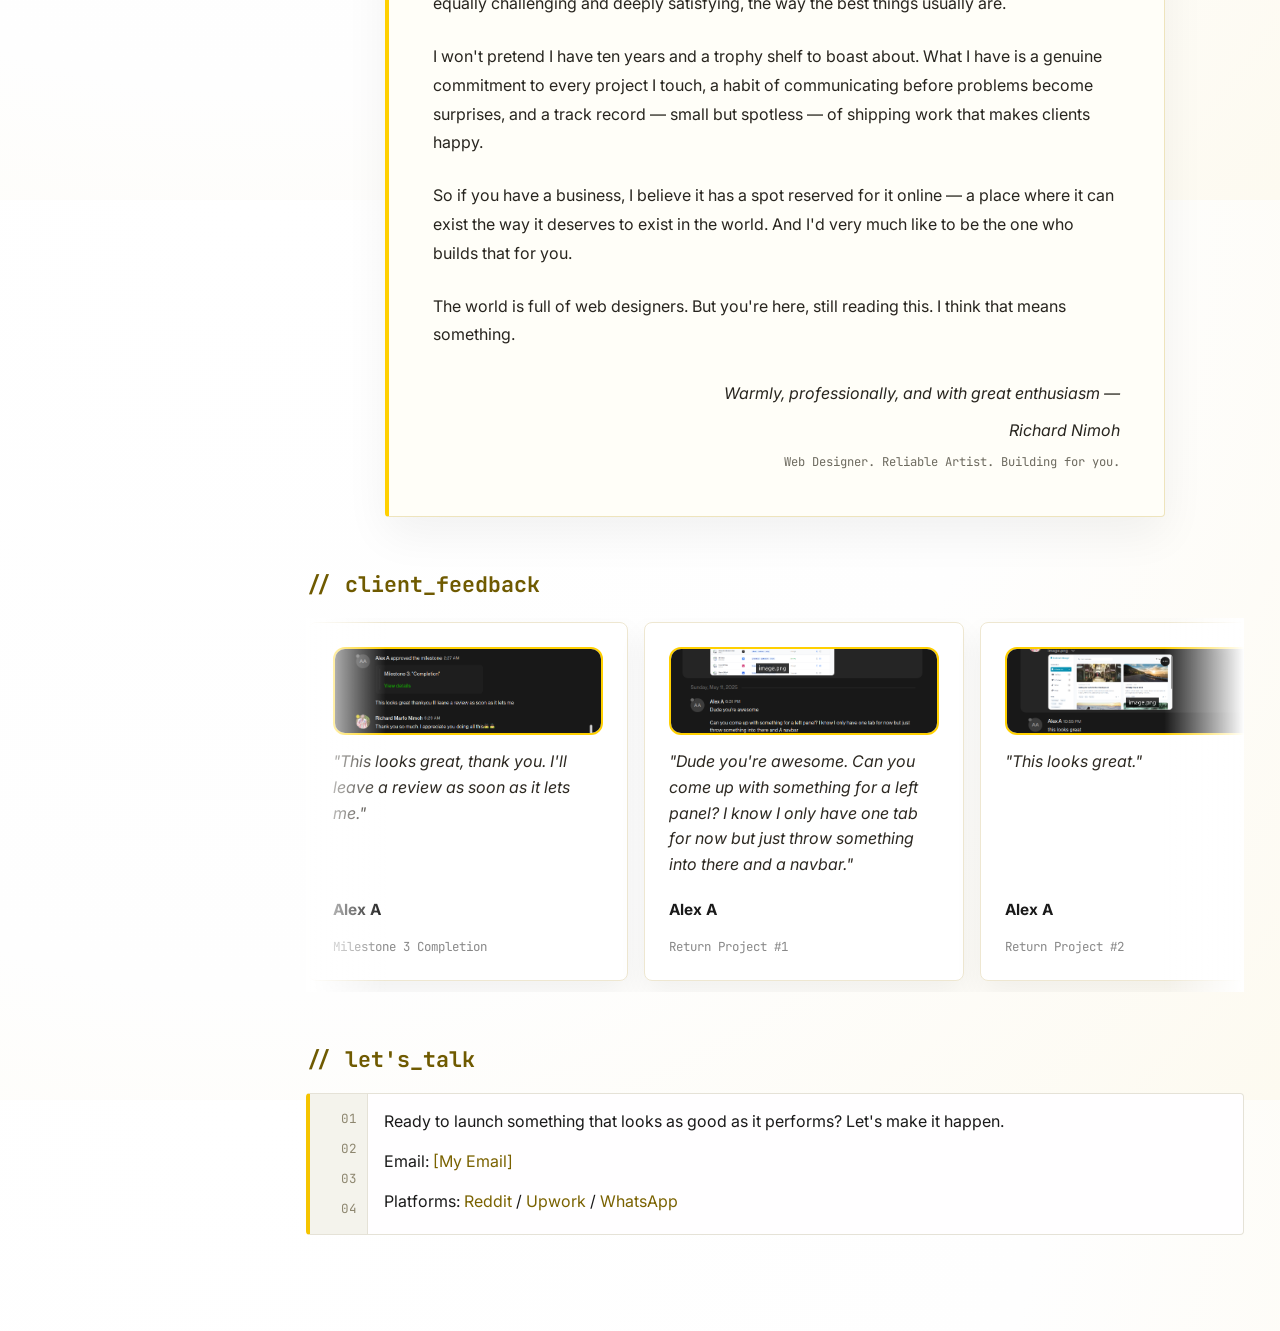
==== commit 032e3880: "Site copy modification" ====
--- a/index.html
+++ b/index.html
@@ -100,18 +100,15 @@
 
         <main class="content home-content">
           <section class="hero" id="top">
-            <p class="section-label">// home.tsx</p>
+            <p class="section-label">// home.html</p>
             <h1 class="hero-headline">
               <span class="hero-name"
                 ><span class="hero-word word-one">I'm</span>
                 <span class="hero-word word-two">Homin,</span></span
               >
               <span class="hero-role-line"
-                >your new <span class="hero-role">web designer.</span><span
-                  class="cursor"
-                  aria-hidden="true"
-                  >|</span
-                ></span
+                >your new <span class="hero-role">web designer.</span
+                ><span class="cursor" aria-hidden="true">|</span></span
               >
             </h1>
             <p class="hero-subtext">
--- a/style.css
+++ b/style.css
@@ -952,6 +952,17 @@
   place-items: center;
   text-transform: uppercase;
   letter-spacing: 0.06em;
+}
+
+.project-thumb {
+  width: 100%;
+  height: auto;
+  aspect-ratio: 16 / 9;
+  object-fit: cover;
+  display: block;
+  border: 1px solid var(--border);
+  border-radius: 4px;
+  background: #f7f4ec;
 }
 
 .project-card h3 {
